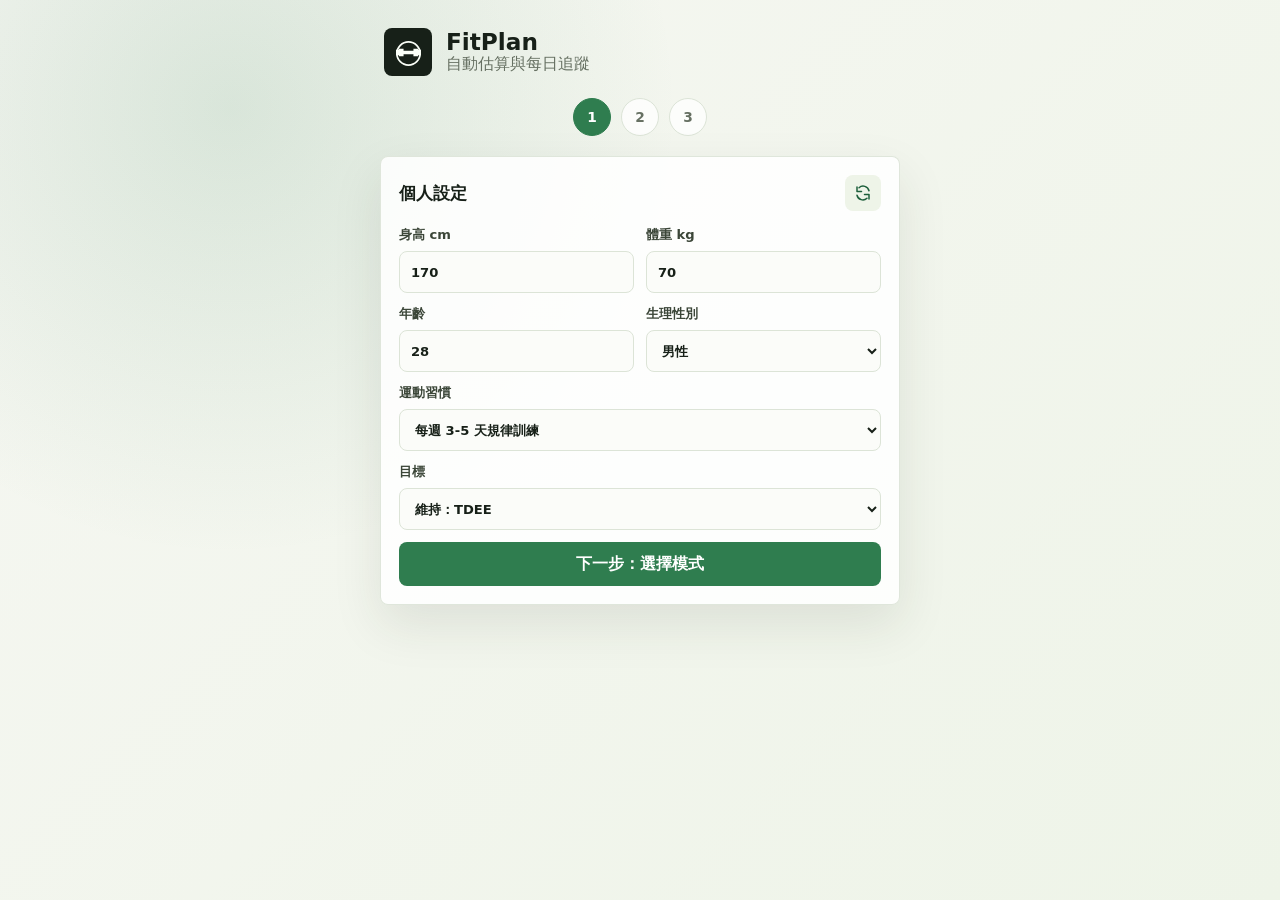
==== index.html @ 0bbc1c15 "Add food search UI" ====
<!doctype html>
<html lang="zh-Hant">
  <head>
    <meta charset="UTF-8" />
    <meta name="viewport" content="width=device-width, initial-scale=1.0" />
    <meta name="theme-color" content="#2f7d4f" />
    <meta name="description" content="FitPlan 自主健身飲食計劃，支援 TDEE 減脂、飲食模式與每日紀錄。" />
    <meta name="apple-mobile-web-app-capable" content="yes" />
    <meta name="mobile-web-app-capable" content="yes" />
    <meta name="apple-mobile-web-app-title" content="FitPlan" />
    <meta name="apple-mobile-web-app-status-bar-style" content="default" />
    <title>FitPlan 自主健身飲食計劃</title>
    <link rel="manifest" href="manifest.webmanifest" />
    <link rel="apple-touch-icon" href="assets/icons/icon-192.png" />
    <link rel="stylesheet" href="styles.css?v=20260614-supabase" />
  </head>
  <body>
    <main class="app-shell">
      <aside class="sidebar">
        <div class="brand">
          <div class="brand-mark" aria-hidden="true">
            <svg viewBox="0 0 32 32" role="img">
              <path d="M7 19h3v-6H7v6Zm15 0h3v-6h-3v6ZM11 17h10v-2H11v2Zm-7 1h2v-4H4v4Zm22 0h2v-4h-2v4Z" />
              <path d="M16 29c6.6 0 12-5.4 12-12S22.6 5 16 5 4 10.4 4 17s5.4 12 12 12Z" fill="none" />
            </svg>
          </div>
          <div>
            <h1>FitPlan</h1>
            <p>自動估算與每日追蹤</p>
          </div>
        </div>

        <nav class="flow-steps" aria-label="設定流程">
          <span class="step-dot is-active" data-step-dot="profile">1</span>
          <span class="step-dot" data-step-dot="mode">2</span>
          <span class="step-dot" data-step-dot="dashboard">3</span>
        </nav>

        <section class="panel profile-panel flow-view is-active" id="profileView" aria-labelledby="profile-title">
          <div class="section-heading">
            <h2 id="profile-title">個人設定</h2>
            <button class="icon-button" id="resetBtn" type="button" title="重置今日紀錄" aria-label="重置今日紀錄">
              <svg viewBox="0 0 24 24" aria-hidden="true">
                <path d="M4 4v6h6M20 20v-6h-6" />
                <path d="M20 9A8 8 0 0 0 6.7 5M4 15a8 8 0 0 0 13.3 4" />
              </svg>
            </button>
          </div>

          <form id="profileForm" class="form-grid">
            <label>
              身高 cm
              <input id="height" type="number" min="80" max="230" value="170" />
            </label>
            <label>
              體重 kg
              <input id="weight" type="number" min="30" max="250" value="70" />
            </label>
            <label>
              年齡
              <input id="age" type="number" min="12" max="90" value="28" />
            </label>
            <label>
              生理性別
              <select id="sex">
                <option value="male">男性</option>
                <option value="female">女性</option>
              </select>
            </label>
            <label class="wide">
              運動習慣
              <select id="activity">
                <option value="1.2">久坐，幾乎不運動</option>
                <option value="1.375">每週 1-3 天輕量運動</option>
                <option value="1.55" selected>每週 3-5 天規律訓練</option>
                <option value="1.725">每週 6-7 天高強度</option>
                <option value="1.9">體力工作或雙練</option>
              </select>
            </label>
            <label class="wide">
              目標
              <select id="goal">
                <option value="-15">減脂：TDEE -15%</option>
                <option value="0" selected>維持：TDEE</option>
                <option value="10">增肌：TDEE +10%</option>
              </select>
            </label>
            <button class="primary-button wide" type="submit">下一步：選擇模式</button>
          </form>
        </section>

        <section class="panel flow-view" id="modeView" aria-labelledby="mode-title">
          <h2 id="mode-title">追蹤模式</h2>
          <div class="mode-control" role="radiogroup" aria-label="追蹤模式">
            <button class="mode is-active" type="button" data-mode="calorie">熱量</button>
            <button class="mode" type="button" data-mode="macro">營養素</button>
            <button class="mode" type="button" data-mode="balanced">綜合</button>
          </div>
          <p class="mode-copy" id="modeCopy">優先看今日熱量是否接近目標，適合剛開始建立紀錄習慣。</p>

          <div class="energy-summary" aria-label="身體熱量估算">
            <div>
              <span>BMR</span>
              <strong id="modeBmrValue">0</strong>
              <small>基礎代謝 kcal</small>
            </div>
            <div>
              <span>TDEE</span>
              <strong id="modeTdeeValue">0</strong>
              <small>每日總消耗 kcal</small>
            </div>
          </div>

          <div class="subsection-heading">
            <h3>飲食模式</h3>
            <p>選擇今天要套用的營養分配方式。</p>
          </div>
          <div class="diet-mode-grid" role="radiogroup" aria-label="飲食模式">
            <button class="diet-mode is-active" type="button" data-diet-mode="general">
              <strong>一般紀錄</strong>
              <span>依理想熱量與 5:2.5:2.5 分配營養素。</span>
            </button>
            <button class="diet-mode" type="button" data-diet-mode="carbDrop">
              <strong>碳水漸降</strong>
              <span>蛋白質與脂肪固定，碳水每週下調 30g。</span>
            </button>
            <button class="diet-mode" type="button" data-diet-mode="carbCycle">
              <strong>碳循環</strong>
              <span>低碳日與高碳日交替，配合訓練安排。</span>
            </button>
            <button class="diet-mode" type="button" data-diet-mode="keto">
              <strong>生酮飲食</strong>
              <span>低碳水，以蛋白質與脂肪補足熱量。</span>
            </button>
          </div>
          <label class="cycle-setting" id="cycleSetting" hidden>
            碳循環節奏
            <select id="cyclePattern">
              <option value="3low1high">三低一高</option>
              <option value="4low1high">四低一高</option>
            </select>
          </label>
          <div class="ratio-panel" id="ratioPanel">
            <div class="subsection-heading compact">
              <h3 id="ratioPanelTitle">自訂比例</h3>
              <p id="ratioPanelCopy">依每公斤體重換算每日營養目標。</p>
            </div>
            <div class="ratio-grid" id="singleRatioControls">
              <label>
                蛋白質 g/kg
                <input id="ratioProtein" type="number" min="0" max="5" step="0.1" value="1.8" />
              </label>
              <label id="ratioCarbsLabel">
                碳水 g/kg
                <input id="ratioCarbs" type="number" min="0" max="10" step="0.1" value="3" />
              </label>
              <label>
                脂肪 g/kg
                <input id="ratioFat" type="number" min="0" max="3" step="0.1" value="0.8" />
              </label>
              <label id="generalDeficitSetting">
                理想熱量赤字 kcal
                <input id="generalDeficit" type="number" min="300" max="500" step="50" value="400" />
              </label>
              <label id="weeklyDropSetting" hidden>
                每週碳水下降 g
                <input id="weeklyCarbDrop" type="number" min="0" max="100" step="5" value="30" />
              </label>
            </div>
            <div class="cycle-ratio-controls" id="cycleRatioControls" hidden>
              <div>
                <strong>低碳日</strong>
                <div class="ratio-grid">
                  <label>
                    碳水 g/kg
                    <input id="lowCarbs" type="number" min="0" max="10" step="0.1" value="1.5" />
                  </label>
                  <label>
                    蛋白質 g/kg
                    <input id="lowProtein" type="number" min="0" max="5" step="0.1" value="1.8" />
                  </label>
                  <label>
                    脂肪 g/kg
                    <input id="lowFat" type="number" min="0" max="3" step="0.1" value="0.8" />
                  </label>
                </div>
              </div>
              <div>
                <strong>高碳日</strong>
                <div class="ratio-grid">
                  <label>
                    碳水 g/kg
                    <input id="highCarbs" type="number" min="0" max="10" step="0.1" value="5" />
                  </label>
                  <label>
                    蛋白質 g/kg
                    <input id="highProtein" type="number" min="0" max="5" step="0.1" value="1" />
                  </label>
                  <label>
                    脂肪 g/kg
                    <input id="highFat" type="number" min="0" max="3" step="0.1" value="0.3" />
                  </label>
                </div>
              </div>
            </div>
            <p class="ratio-preview" id="ratioPreview"></p>
          </div>
          <p class="mode-copy" id="dietModeCopy">一般紀錄會沿用目前的熱量與營養素目標，適合日常穩定追蹤。</p>
          <div class="flow-actions">
            <button class="text-button" id="backToProfileBtn" type="button">返回個人設定</button>
            <button class="primary-button" id="enterDashboardBtn" type="button">進入飲食紀錄</button>
          </div>
        </section>
      </aside>

      <section class="workspace flow-view" id="dashboardView">
        <header class="topbar">
          <div>
            <p class="today" id="todayLabel"></p>
            <h2 id="dashboardTitle">一般紀錄</h2>
          </div>
          <label class="date-picker">
            查看日期
            <input id="logDate" type="date" />
          </label>
          <div class="settings-menu">
            <button class="secondary-button menu-button" id="settingsMenuBtn" type="button" title="開啟選單" aria-label="開啟選單" aria-expanded="false" aria-controls="settingsMenu">
              <svg viewBox="0 0 24 24" aria-hidden="true">
                <path d="M4 7h16M4 12h16M4 17h16" />
              </svg>
            </button>
            <div class="menu-panel" id="settingsMenu" hidden>
              <button type="button" id="editProfileBtn">修改個人設定</button>
              <button type="button" id="foodLibraryMenuBtn">食物庫</button>
            </div>
          </div>
        </header>

        <section class="metrics" aria-label="身體估算">
          <article>
            <span>BMR</span>
            <strong id="bmrValue">0</strong>
            <small>基礎代謝 kcal</small>
          </article>
          <article>
            <span>TDEE</span>
            <strong id="tdeeValue">0</strong>
            <small>每日總消耗 kcal</small>
          </article>
          <article>
            <span>今日目標</span>
            <strong id="targetValue">0</strong>
            <small>依目標調整 kcal</small>
          </article>
        </section>

        <section class="dashboard-grid">
          <article class="panel progress-panel">
            <div class="section-heading">
              <h2>今日進度</h2>
              <span id="statusText">尚未紀錄</span>
            </div>
            <div class="rings">
              <div class="calorie-ring" style="--progress: 0">
                <div>
                  <strong id="calorieConsumed">0</strong>
                  <span>kcal 已攝取</span>
                </div>
              </div>
              <div class="macro-list">
                <div class="macro-row">
                  <div>
                    <span>蛋白質</span>
                    <strong id="proteinText">0 / 0 g</strong>
                  </div>
                  <div class="bar"><span id="proteinBar"></span></div>
                </div>
                <div class="macro-row">
                  <div>
                    <span>碳水</span>
                    <strong id="carbsText">0 / 0 g</strong>
                  </div>
                  <div class="bar"><span id="carbsBar"></span></div>
                </div>
                <div class="macro-row">
                  <div>
                    <span>脂肪</span>
                    <strong id="fatText">0 / 0 g</strong>
                  </div>
                  <div class="bar"><span id="fatBar"></span></div>
                </div>
              </div>
            </div>
            <div class="remaining" id="remainingText"></div>
          </article>

          <article class="panel logger-panel">
            <div class="section-heading">
              <h2>新增食物</h2>
              <button class="text-button" id="customToggle" type="button">自訂食物</button>
            </div>
            <form id="logForm" class="log-form">
              <label class="food-picker-field">
                食物
                <select id="foodSelect" class="native-food-select" aria-hidden="true" tabindex="-1"></select>
                <button class="food-picker-button" id="foodPickerBtn" type="button" aria-expanded="false" aria-controls="foodPickerPanel">
                  <span>
                    <strong id="selectedFoodName">選擇食物</strong>
                    <small id="selectedFoodMacros">從食物庫挑選一項食物</small>
                  </span>
                  <svg viewBox="0 0 24 24" aria-hidden="true">
                    <path d="m7 10 5 5 5-5" />
                  </svg>
                </button>
              </label>
              <label>
                份量 g
                <input id="grams" type="number" min="1" max="2000" value="100" />
              </label>
              <button class="primary-button" id="addLogBtn" type="submit">加入紀錄</button>
            </form>
            <div class="food-picker-panel" id="foodPickerPanel" hidden>
              <div class="food-picker-head">
                <div>
                  <strong>選擇食物</strong>
                  <span id="foodPickerCount">0 項</span>
                </div>
                <button class="text-button" id="closeFoodPickerBtn" type="button">關閉</button>
              </div>
              <label class="food-search-field" for="foodSearch">
                <span>搜尋食物</span>
                <input id="foodSearch" type="search" placeholder="輸入食物名稱或分類" autocomplete="off" />
              </label>
              <div class="food-picker-list" id="foodPickerList"></div>
            </div>
            <form id="customForm" class="custom-form" hidden>
              <input id="customId" type="hidden" />
              <label>
                名稱
                <input id="customName" type="text" placeholder="例如：雞胸便當" />
              </label>
              <label>
                份量 g
                <input id="customServingGrams" type="number" min="1" max="5000" value="100" />
              </label>
              <label>
                蛋白質 g
                <input id="customProtein" type="number" min="0" step="0.1" value="0" />
              </label>
              <label>
                碳水 g
                <input id="customCarbs" type="number" min="0" step="0.1" value="0" />
              </label>
              <label>
                脂肪 g
                <input id="customFat" type="number" min="0" step="0.1" value="0" />
              </label>
              <button class="secondary-button" type="submit">儲存</button>
              <button class="text-button" id="cancelFoodEditBtn" type="button">取消編輯</button>
              <div class="food-database" id="foodDatabase"></div>
            </form>
          </article>
        </section>

        <section class="bottom-grid">
          <article class="panel">
            <div class="section-heading">
              <h2 id="logTitle">飲食紀錄</h2>
              <button class="text-button" id="clearLogBtn" type="button">清空</button>
            </div>
            <div class="food-log" id="foodLog"></div>
          </article>

          <article class="panel">
            <div class="section-heading">
              <h2>建議菜單</h2>
              <div class="plan-actions">
                <span id="planSummary">尚未產生</span>
                <button class="text-button" id="planBtn" type="button">生成</button>
                <button class="text-button" id="replacePlanBtn" type="button">更換</button>
                <button class="text-button" id="clearPlanBtn" type="button">清除</button>
              </div>
            </div>
            <div class="meal-plan" id="mealPlan"></div>
          </article>
        </section>
      </section>

      <section class="workspace flow-view food-library-view" id="foodLibraryView" aria-labelledby="food-library-title">
        <header class="topbar">
          <div>
            <p class="today">已儲存的食物種類與營養資料</p>
            <h2 id="food-library-title">食物庫</h2>
          </div>
          <button class="secondary-button" id="backToDashboardBtn" type="button">返回紀錄</button>
        </header>

        <article class="panel">
          <div class="section-heading">
            <h2>全部食物</h2>
            <span id="foodLibrarySummary">0 項</span>
          </div>
          <p class="sync-status" id="foodLibrarySyncStatus">使用本機預設食物庫。</p>
          <div class="food-library-list" id="foodLibraryList"></div>
        </article>
      </section>
    </main>

    <script src="food-basis.js?v=20260614-serving-basis"></script>
    <script src="supabase-config.js?v=20260614-serving-basis"></script>
    <script src="supabase-foods.js?v=20260614-serving-basis"></script>
    <script src="app.js?v=20260614-serving-basis"></script>
  </body>
</html>
---- styles.css ----
:root {
  color-scheme: light;
  --bg: #f6f7f2;
  --surface: #ffffff;
  --surface-strong: #eef4e8;
  --ink: #172018;
  --muted: #667062;
  --line: #dce4d7;
  --accent: #2f7d4f;
  --accent-strong: #1d5f3b;
  --energy: #ef9f42;
  --protein: #2d7dd2;
  --carbs: #8e6ad8;
  --fat: #d65f5f;
  --shadow: 0 20px 50px rgba(37, 50, 34, 0.1);
  --radius: 8px;
  --page-pad: 22px;
  --panel-pad: 18px;
  --content-max: 1280px;
  --ring-size: 250px;
}

* {
  box-sizing: border-box;
}

html,
body {
  max-width: 100%;
  overflow-x: hidden;
}

[hidden] {
  display: none !important;
}

body {
  margin: 0;
  min-height: 100vh;
  background:
    radial-gradient(circle at 18% 12%, rgba(47, 125, 79, 0.14), transparent 28rem),
    linear-gradient(135deg, #f6f7f2 0%, #eef4e8 100%);
  color: var(--ink);
  font-family:
    Inter, "Noto Sans TC", "Microsoft JhengHei", system-ui, -apple-system, BlinkMacSystemFont, sans-serif;
}

.pwa-install {
  position: fixed;
  right: max(16px, env(safe-area-inset-right));
  bottom: max(16px, env(safe-area-inset-bottom));
  z-index: 50;
  display: grid;
  grid-template-columns: minmax(0, 1fr) auto auto;
  align-items: center;
  gap: 12px;
  width: min(440px, calc(100vw - 32px));
  padding: 14px;
  border: 1px solid rgba(47, 125, 79, 0.26);
  border-radius: var(--radius);
  background: rgba(255, 255, 255, 0.96);
  box-shadow: 0 18px 48px rgba(23, 32, 24, 0.16);
  backdrop-filter: blur(14px);
}

.pwa-install strong,
.pwa-install span {
  display: block;
}

.pwa-install strong {
  font-size: 0.95rem;
  font-weight: 900;
}

.pwa-install span {
  margin-top: 3px;
  color: var(--muted);
  font-size: 0.82rem;
  line-height: 1.45;
}

@media (max-width: 560px) {
  .pwa-install {
    top: max(10px, env(safe-area-inset-top));
    right: max(10px, env(safe-area-inset-right));
    bottom: auto;
    grid-template-columns: minmax(0, 1fr) auto;
    width: calc(100vw - 20px);
  }

  .pwa-install .secondary-button {
    grid-column: 1 / -1;
    width: 100%;
  }
}

button,
input,
select {
  font: inherit;
}

button {
  cursor: pointer;
}

.app-shell {
  display: grid;
  grid-template-columns: minmax(280px, 360px) 1fr;
  gap: 22px;
  width: min(100%, var(--content-max));
  min-height: 100vh;
  margin: 0 auto;
  padding: var(--page-pad);
}

.sidebar,
.workspace {
  min-width: 0;
}

.app-shell,
.panel,
.metrics article,
label,
input,
select,
button {
  min-width: 0;
}

.sidebar {
  display: flex;
  flex-direction: column;
  gap: 16px;
}

body:not([data-step]),
body[data-step="profile"],
body[data-step="mode"] {
  min-height: 100vh;
}

body[data-step="profile"] .app-shell,
body[data-step="mode"] .app-shell {
  grid-template-columns: minmax(0, min(520px, 100%));
  justify-content: center;
}

body[data-step="dashboard"] .app-shell,
body[data-step="foodLibrary"] .app-shell {
  grid-template-columns: 1fr;
}

body[data-step="dashboard"] .sidebar,
body[data-step="foodLibrary"] .sidebar {
  display: none;
}

.flow-view {
  display: none;
}

.flow-view.is-active {
  display: block;
}

.workspace.flow-view.is-active {
  display: flex;
}

.flow-steps {
  display: grid;
  grid-template-columns: repeat(3, 38px);
  justify-content: center;
  gap: 10px;
  padding: 4px 0;
}

.step-dot {
  display: grid;
  place-items: center;
  width: 38px;
  height: 38px;
  border: 1px solid var(--line);
  border-radius: 999px;
  background: rgba(255, 255, 255, 0.78);
  color: var(--muted);
  font-size: 0.86rem;
  font-weight: 900;
}

.step-dot.is-active {
  border-color: var(--accent);
  background: var(--accent);
  color: white;
}

.flow-actions {
  display: flex;
  align-items: center;
  justify-content: space-between;
  gap: 12px;
  margin-top: 18px;
}

.brand {
  display: flex;
  align-items: center;
  gap: 14px;
  padding: 6px 4px 2px;
}

.brand-mark {
  display: grid;
  place-items: center;
  width: 48px;
  height: 48px;
  border-radius: 8px;
  background: var(--ink);
  color: #fbfff8;
}

.brand-mark svg {
  width: 31px;
  height: 31px;
  stroke: currentColor;
  stroke-width: 1.8;
  fill: currentColor;
}

.brand h1,
.brand p,
h2,
p {
  margin: 0;
}

.brand h1 {
  font-size: 1.45rem;
  line-height: 1.1;
}

.brand p,
.today,
small,
.section-heading span,
.mode-copy,
.subsection-heading p,
.diet-mode span {
  color: var(--muted);
}

.panel,
.metrics article {
  background: rgba(255, 255, 255, 0.86);
  border: 1px solid rgba(220, 228, 215, 0.9);
  border-radius: var(--radius);
  box-shadow: var(--shadow);
}

.panel {
  padding: var(--panel-pad);
}

.section-heading,
.topbar,
.macro-row > div:first-child,
.food-item {
  display: flex;
  align-items: center;
  justify-content: space-between;
  gap: 12px;
}

h2 {
  font-size: 1.05rem;
  line-height: 1.25;
}

.form-grid,
.custom-form {
  display: grid;
  grid-template-columns: repeat(2, minmax(0, 1fr));
  gap: 12px;
  margin-top: 15px;
}

.wide {
  grid-column: 1 / -1;
}

label {
  display: grid;
  gap: 7px;
  color: #3b4638;
  font-size: 0.82rem;
  font-weight: 700;
}

input,
select {
  width: 100%;
  min-height: 42px;
  border: 1px solid var(--line);
  border-radius: 8px;
  background: #fbfcf9;
  color: var(--ink);
  padding: 0 11px;
  outline: none;
}

input:focus,
select:focus {
  border-color: var(--accent);
  box-shadow: 0 0 0 3px rgba(47, 125, 79, 0.15);
}

.icon-button,
.text-button,
.primary-button,
.secondary-button,
.mode,
.diet-mode {
  border: 0;
  border-radius: 8px;
  font-weight: 800;
}

.icon-button {
  display: grid;
  place-items: center;
  width: 36px;
  height: 36px;
  background: var(--surface-strong);
  color: var(--accent-strong);
}

.icon-button svg,
.primary-button svg,
.menu-button svg {
  width: 18px;
  height: 18px;
  fill: none;
  stroke: currentColor;
  stroke-linecap: round;
  stroke-linejoin: round;
  stroke-width: 2;
}

.text-button {
  background: transparent;
  color: var(--accent-strong);
  padding: 6px 0;
}

.primary-button,
.secondary-button {
  display: inline-flex;
  align-items: center;
  justify-content: center;
  gap: 8px;
  min-height: 44px;
  padding: 0 16px;
}

.primary-button {
  background: var(--accent);
  color: white;
}

.secondary-button {
  background: var(--ink);
  color: white;
}

.settings-menu {
  position: relative;
}

.menu-button {
  width: 44px;
  padding: 0;
}

.menu-panel {
  position: absolute;
  top: calc(100% + 8px);
  right: 0;
  z-index: 10;
  min-width: 176px;
  padding: 6px;
  border: 1px solid var(--line);
  border-radius: 8px;
  background: var(--surface);
  box-shadow: var(--shadow);
}

.menu-panel button {
  width: 100%;
  min-height: 38px;
  border: 0;
  border-radius: 8px;
  background: transparent;
  color: var(--ink);
  font-weight: 800;
  text-align: left;
  padding: 0 10px;
}

.menu-panel button:hover,
.menu-panel button:focus-visible {
  background: var(--surface-strong);
  color: var(--accent-strong);
  outline: none;
}

.mode-control {
  display: grid;
  grid-template-columns: repeat(3, 1fr);
  gap: 7px;
  margin: 15px 0 12px;
  padding: 5px;
  border-radius: 8px;
  background: #edf2e9;
}

.mode {
  min-height: 38px;
  background: transparent;
  color: var(--muted);
}

.mode.is-active {
  background: var(--surface);
  color: var(--accent-strong);
  box-shadow: 0 8px 18px rgba(32, 54, 28, 0.09);
}

.energy-summary {
  display: grid;
  grid-template-columns: repeat(2, minmax(0, 1fr));
  gap: 10px;
  margin-top: 16px;
}

.energy-summary div {
  padding: 13px 14px;
  border: 1px solid var(--line);
  border-radius: 8px;
  background: #fbfcf9;
}

.energy-summary span,
.energy-summary small {
  display: block;
  color: var(--muted);
  font-size: 0.76rem;
  font-weight: 800;
}

.energy-summary strong {
  display: block;
  margin: 5px 0 3px;
  font-size: 1.5rem;
  line-height: 1;
}

.subsection-heading {
  display: grid;
  gap: 4px;
  margin-top: 22px;
}

.subsection-heading.compact {
  margin-top: 0;
}

.subsection-heading h3 {
  margin: 0;
  font-size: 0.98rem;
  line-height: 1.25;
}

.subsection-heading p {
  font-size: 0.82rem;
  line-height: 1.45;
}

.diet-mode-grid {
  display: grid;
  grid-template-columns: repeat(2, minmax(0, 1fr));
  gap: 9px;
  margin: 12px 0;
}

.diet-mode {
  display: grid;
  gap: 5px;
  min-height: 98px;
  padding: 12px;
  border: 1px solid var(--line);
  background: #fbfcf9;
  color: var(--ink);
  text-align: left;
}

.diet-mode strong,
.diet-mode span {
  display: block;
}

.diet-mode span {
  font-size: 0.8rem;
  font-weight: 700;
  line-height: 1.4;
}

.diet-mode.is-active {
  border-color: rgba(47, 125, 79, 0.45);
  background: var(--surface-strong);
  color: var(--accent-strong);
  box-shadow: inset 0 0 0 1px rgba(47, 125, 79, 0.1);
}

.cycle-setting {
  margin: 2px 0 12px;
}

.ratio-panel {
  display: grid;
  gap: 12px;
  margin: 12px 0;
  padding: 12px;
  border: 1px solid var(--line);
  border-radius: 8px;
  background: #fbfcf9;
}

.ratio-grid {
  display: grid;
  grid-template-columns: repeat(3, minmax(0, 1fr));
  gap: 10px;
}

.ratio-grid label {
  font-size: 0.76rem;
}

.cycle-ratio-controls {
  display: grid;
  gap: 12px;
}

.cycle-ratio-controls > div {
  display: grid;
  gap: 8px;
}

.cycle-ratio-controls strong {
  font-size: 0.88rem;
}

.ratio-preview {
  padding: 10px 11px;
  border-radius: 8px;
  background: #eef4e8;
  color: #354433;
  font-size: 0.82rem;
  font-weight: 800;
  line-height: 1.45;
}

.workspace {
  display: flex;
  flex-direction: column;
  gap: 18px;
}

.workspace.flow-view:not(.is-active) {
  display: none;
}

.topbar {
  min-height: 72px;
  flex-wrap: wrap;
}

.date-picker {
  min-width: 180px;
  max-width: 220px;
}

.topbar h2 {
  margin-top: 4px;
  font-size: clamp(1.45rem, 2vw, 2.25rem);
}

.metrics {
  display: grid;
  grid-template-columns: repeat(3, 1fr);
  gap: 14px;
}

.metrics article {
  padding: 18px;
}

.metrics span {
  display: block;
  color: var(--muted);
  font-size: 0.8rem;
  font-weight: 800;
  text-transform: uppercase;
}

.metrics strong {
  display: block;
  margin: 8px 0 4px;
  font-size: clamp(1.8rem, 3vw, 2.8rem);
  line-height: 1;
}

.dashboard-grid,
.bottom-grid {
  display: grid;
  grid-template-columns: minmax(0, 1.2fr) minmax(300px, 0.8fr);
  gap: 18px;
}

.rings {
  display: grid;
  grid-template-columns: minmax(180px, var(--ring-size)) 1fr;
  gap: 24px;
  align-items: center;
  margin-top: 20px;
}

.calorie-ring {
  width: min(100%, var(--ring-size));
  aspect-ratio: 1;
  display: grid;
  place-items: center;
  border-radius: 50%;
  background:
    radial-gradient(circle at center, white 0 59%, transparent 60%),
    conic-gradient(var(--energy) calc(var(--progress) * 1%), #e5ebdf 0);
}

.calorie-ring div {
  display: grid;
  place-items: center;
  text-align: center;
}

.calorie-ring strong {
  font-size: 2.45rem;
  line-height: 1;
}

.calorie-ring span {
  color: var(--muted);
  font-size: 0.84rem;
  font-weight: 800;
}

.macro-list {
  display: grid;
  gap: 18px;
}

.macro-row span {
  color: var(--muted);
  font-size: 0.86rem;
  font-weight: 800;
}

.macro-row strong {
  font-size: 1rem;
}

.bar {
  height: 10px;
  margin-top: 9px;
  border-radius: 999px;
  background: #e8ede3;
  overflow: hidden;
}

.bar span {
  display: block;
  width: 0%;
  height: 100%;
  border-radius: inherit;
  transition: width 0.25s ease;
}

#proteinBar {
  background: var(--protein);
}

#carbsBar {
  background: var(--carbs);
}

#fatBar {
  background: var(--fat);
}

.remaining {
  margin-top: 18px;
  padding: 13px 14px;
  border-radius: 8px;
  background: #f5f8f0;
  color: #354433;
  font-weight: 800;
  line-height: 1.5;
}

.log-form {
  display: grid;
  grid-template-columns: 1fr 110px;
  gap: 12px;
  margin-top: 15px;
}

.logger-panel {
  position: relative;
}

.log-form button {
  grid-column: 1 / -1;
}

.food-picker-field {
  display: grid;
  gap: 7px;
}

.native-food-select {
  position: absolute;
  width: 1px;
  height: 1px;
  opacity: 0;
  pointer-events: none;
}

.food-picker-button {
  display: grid;
  grid-template-columns: minmax(0, 1fr) auto;
  align-items: center;
  gap: 12px;
  width: 100%;
  min-height: 56px;
  padding: 10px 12px;
  border: 1px solid var(--line);
  border-radius: 8px;
  background: #fbfcf9;
  color: var(--ink);
  text-align: left;
}

.food-picker-button strong,
.food-picker-button small {
  display: block;
}

.food-picker-button strong {
  font-size: 0.92rem;
  line-height: 1.25;
}

.food-picker-button small {
  margin-top: 3px;
  color: var(--muted);
  font-size: 0.78rem;
  font-weight: 800;
  line-height: 1.35;
}

.food-picker-button svg {
  width: 20px;
  height: 20px;
  fill: none;
  stroke: currentColor;
  stroke-width: 2;
  stroke-linecap: round;
  stroke-linejoin: round;
}

.food-picker-panel {
  position: absolute;
  left: var(--panel-pad);
  right: var(--panel-pad);
  top: 112px;
  z-index: 20;
  max-height: min(520px, calc(100vh - 160px));
  padding: 14px;
  border: 1px solid rgba(47, 125, 79, 0.18);
  border-radius: 8px;
  background: rgba(255, 255, 255, 0.97);
  box-shadow: 0 22px 60px rgba(23, 32, 24, 0.2);
  overflow: hidden;
}

.food-picker-head,
.library-group-title {
  display: flex;
  align-items: center;
  justify-content: space-between;
  gap: 12px;
}

.food-picker-head strong,
.food-picker-head span {
  display: block;
}

.food-picker-head span,
.library-group-title span {
  margin-top: 3px;
  color: var(--muted);
  font-size: 0.8rem;
  font-weight: 800;
}

.food-picker-list {
  display: grid;
  gap: 10px;
  max-height: min(430px, calc(100vh - 240px));
  margin-top: 12px;
  padding-right: 3px;
  overflow-y: auto;
}

.food-option-card {
  position: relative;
  display: grid;
  grid-template-columns: 4px minmax(0, 1fr);
  gap: 14px;
  width: 100%;
  min-height: 82px;
  padding: 14px 16px 14px 0;
  border: 1px solid #edf2e9;
  border-radius: 8px;
  background: #ffffff;
  color: var(--ink);
  text-align: left;
  box-shadow: 0 10px 22px rgba(37, 50, 34, 0.06);
}

.food-option-accent {
  width: 4px;
  min-height: 100%;
  border-radius: 999px;
  background: rgba(47, 125, 79, 0.75);
}

.food-option-card strong,
.food-option-card small,
.food-option-card em {
  display: block;
}

.food-option-card strong {
  font-size: 0.96rem;
  line-height: 1.3;
}

.food-option-card small {
  margin-top: 3px;
  color: var(--accent-strong);
  font-size: 0.72rem;
  font-weight: 900;
}

.food-option-card em {
  margin-top: 5px;
  color: var(--muted);
  font-size: 0.78rem;
  font-style: normal;
  font-weight: 800;
  line-height: 1.4;
}

.food-option-card.is-active {
  border-color: rgba(47, 125, 79, 0.42);
  background: var(--surface-strong);
}

.custom-form {
  margin-top: 14px;
  padding-top: 14px;
  border-top: 1px solid var(--line);
}

.custom-form button {
  grid-column: 1 / -1;
}

.food-database {
  display: grid;
  grid-column: 1 / -1;
  gap: 10px;
}

.plan-actions {
  display: flex;
  align-items: center;
  justify-content: flex-end;
  gap: 10px;
  flex-wrap: wrap;
}

.database-item {
  align-items: flex-start;
}

.database-actions {
  display: flex;
  flex: 0 0 auto;
  gap: 8px;
}

.database-actions button {
  width: auto;
  min-width: 48px;
  height: 32px;
  padding: 0 10px;
}

.database-actions button:first-child {
  background: var(--surface-strong);
  color: var(--accent-strong);
}

.compact-empty {
  min-height: 68px;
}

.sync-status {
  margin-top: 10px;
  color: var(--muted);
  font-size: 0.88rem;
  font-weight: 700;
  line-height: 1.45;
}

.backend-note {
  margin-top: 14px;
  padding: 12px 14px;
  border: 1px dashed rgba(93, 121, 95, 0.28);
  border-radius: 8px;
  background: var(--surface);
  color: #526252;
  font-size: 0.9rem;
  font-weight: 700;
  line-height: 1.55;
}

.food-library-view {
  max-width: 920px;
  width: 100%;
}

.food-library-view .topbar {
  align-items: flex-start;
}

.food-library-view .topbar .secondary-button {
  flex: 0 0 auto;
  width: auto;
  min-width: 104px;
  padding-inline: 14px;
  white-space: nowrap;
}

.food-library-list {
  display: grid;
  gap: 16px;
  margin-top: 16px;
}

.library-group {
  display: grid;
  gap: 10px;
}

.library-group-title {
  padding-bottom: 8px;
  border-bottom: 1px solid var(--line);
}

.library-group-title strong {
  font-size: 0.96rem;
}

.library-card-list {
  display: grid;
  grid-template-columns: repeat(2, minmax(0, 1fr));
  gap: 10px;
}

.library-food-card {
  padding: 13px 14px;
  border: 1px solid var(--line);
  border-left: 4px solid rgba(47, 125, 79, 0.75);
  border-radius: 8px;
  background: #fbfcf9;
}

.library-food-card strong,
.library-food-card span {
  display: block;
}

.library-food-card span {
  margin-top: 5px;
  color: var(--muted);
  font-size: 0.8rem;
  font-weight: 800;
  line-height: 1.45;
}

.food-log,
.meal-plan {
  display: grid;
  gap: 10px;
  margin-top: 15px;
}

.food-item {
  min-height: 58px;
  padding: 11px 12px;
  border: 1px solid var(--line);
  border-radius: 8px;
  background: #fbfcf9;
}

.food-item strong,
.food-item span {
  display: block;
}

.food-item span {
  margin-top: 3px;
  color: var(--muted);
  font-size: 0.82rem;
}

.food-item button {
  display: grid;
  place-items: center;
  width: 32px;
  height: 32px;
  border: 0;
  border-radius: 8px;
  background: #f3e6e4;
  color: #9b342c;
  font-weight: 900;
}

.empty {
  min-height: 90px;
  display: grid;
  place-items: center;
  border: 1px dashed #cbd7c6;
  border-radius: 8px;
  color: var(--muted);
  text-align: center;
  padding: 18px;
}

@media (max-width: 1100px) {
  :root {
    --content-max: 900px;
    --ring-size: 220px;
  }

  .app-shell,
  .dashboard-grid,
  .bottom-grid,
  .rings {
    grid-template-columns: 1fr;
  }

  .rings {
    justify-items: stretch;
  }

  .calorie-ring {
    justify-self: center;
  }

  .macro-list {
    width: 100%;
  }
}

@media (max-width: 680px) {
  :root {
    --page-pad: 12px;
    --panel-pad: 14px;
    --ring-size: 188px;
  }

  body {
    background: linear-gradient(180deg, #f6f7f2 0%, #eef4e8 100%);
  }

  .app-shell {
    gap: 12px;
  }

  .topbar,
  .section-heading {
    align-items: stretch;
    flex-direction: column;
  }

  .topbar {
    display: grid;
    grid-template-columns: minmax(0, 1fr) 44px;
    align-items: start;
  }

  .topbar > div:first-child {
    min-width: 0;
  }

  .metrics,
  .form-grid,
  .custom-form,
  .log-form,
  .ratio-grid {
    grid-template-columns: 1fr;
  }

  .brand {
    gap: 10px;
  }

  .brand-mark {
    width: 42px;
    height: 42px;
  }

  .brand h1 {
    font-size: 1.25rem;
  }

  .flow-steps {
    grid-template-columns: repeat(3, 34px);
    gap: 8px;
  }

  .step-dot {
    width: 34px;
    height: 34px;
  }

  .panel,
  .metrics article {
    box-shadow: 0 12px 30px rgba(37, 50, 34, 0.08);
  }

  h2 {
    font-size: 1rem;
  }

  .topbar {
    min-height: auto;
    gap: 10px;
  }

  .date-picker {
    grid-column: 1 / -1;
    min-width: 0;
    max-width: none;
  }

  .settings-menu {
    grid-column: 2;
    grid-row: 1;
    justify-self: end;
    width: 44px;
  }

  .settings-menu .menu-button {
    width: 44px;
  }

  .menu-panel {
    left: auto;
    right: 0;
    width: min(220px, calc(100vw - 24px));
  }

  .metrics {
    gap: 10px;
  }

  .metrics article {
    padding: 14px;
  }

  .metrics strong {
    font-size: 1.65rem;
  }

  .dashboard-grid,
  .bottom-grid,
  .workspace,
  .macro-list {
    gap: 12px;
  }

  .food-picker-panel {
    position: fixed;
    top: max(74px, env(safe-area-inset-top));
    right: 12px;
    left: 12px;
    max-height: calc(100vh - 96px);
    padding: 14px;
  }

  .food-picker-list {
    max-height: calc(100vh - 180px);
  }

  .rings {
    gap: 16px;
    margin-top: 16px;
  }

  .calorie-ring {
    width: min(var(--ring-size), 62vw);
  }

  .calorie-ring strong {
    font-size: 2rem;
  }

  .section-heading,
  .food-item,
  .plan-actions,
  .flow-actions {
    gap: 10px;
  }

  .panel > .section-heading {
    align-items: flex-start;
    flex-direction: row;
    justify-content: space-between;
  }

  .panel > .section-heading h2 {
    margin: 0;
    flex: 0 0 auto;
  }

  .panel > .section-heading > .text-button {
    flex: 0 0 auto;
    align-self: flex-start;
    width: auto;
    padding: 2px 0;
    white-space: nowrap;
  }

  .panel > .section-heading .plan-actions {
    flex: 1 1 auto;
    align-items: flex-start;
    flex-direction: row;
    justify-content: flex-end;
    margin-left: auto;
    max-width: calc(100% - 96px);
    text-align: right;
  }

  .panel > .section-heading .plan-actions span {
    flex: 1 0 100%;
    text-align: right;
  }

  .panel > .section-heading .plan-actions button {
    width: auto;
    padding: 2px 0;
    white-space: nowrap;
  }

  .flow-actions {
    align-items: stretch;
    flex-direction: column;
  }

  .flow-actions button,
  .primary-button,
  .secondary-button {
    width: 100%;
  }

  .mode-control {
    grid-template-columns: 1fr;
  }

  .energy-summary {
    grid-template-columns: 1fr;
  }

  .diet-mode-grid {
    grid-template-columns: 1fr;
  }

  .diet-mode {
    min-height: auto;
  }

  .food-item {
    align-items: flex-start;
    flex-direction: column;
  }

  .food-item button {
    align-self: stretch;
    width: 100%;
  }

  .library-card-list {
    grid-template-columns: 1fr;
  }

  .food-library-view .topbar {
    grid-template-columns: minmax(0, 1fr) auto;
  }

  .food-library-view .topbar .secondary-button {
    width: auto;
  }
}

@media (max-width: 380px) {
  :root {
    --page-pad: 10px;
    --panel-pad: 12px;
    --ring-size: 168px;
  }

  .mode-copy,
  .subsection-heading p,
  .diet-mode span,
  .food-picker-button small,
  .food-option-card em,
  .food-item span,
  .library-food-card span,
  label {
    font-size: 0.78rem;
  }

  input,
  select,
  .primary-button,
  .secondary-button {
    min-height: 40px;
  }
}
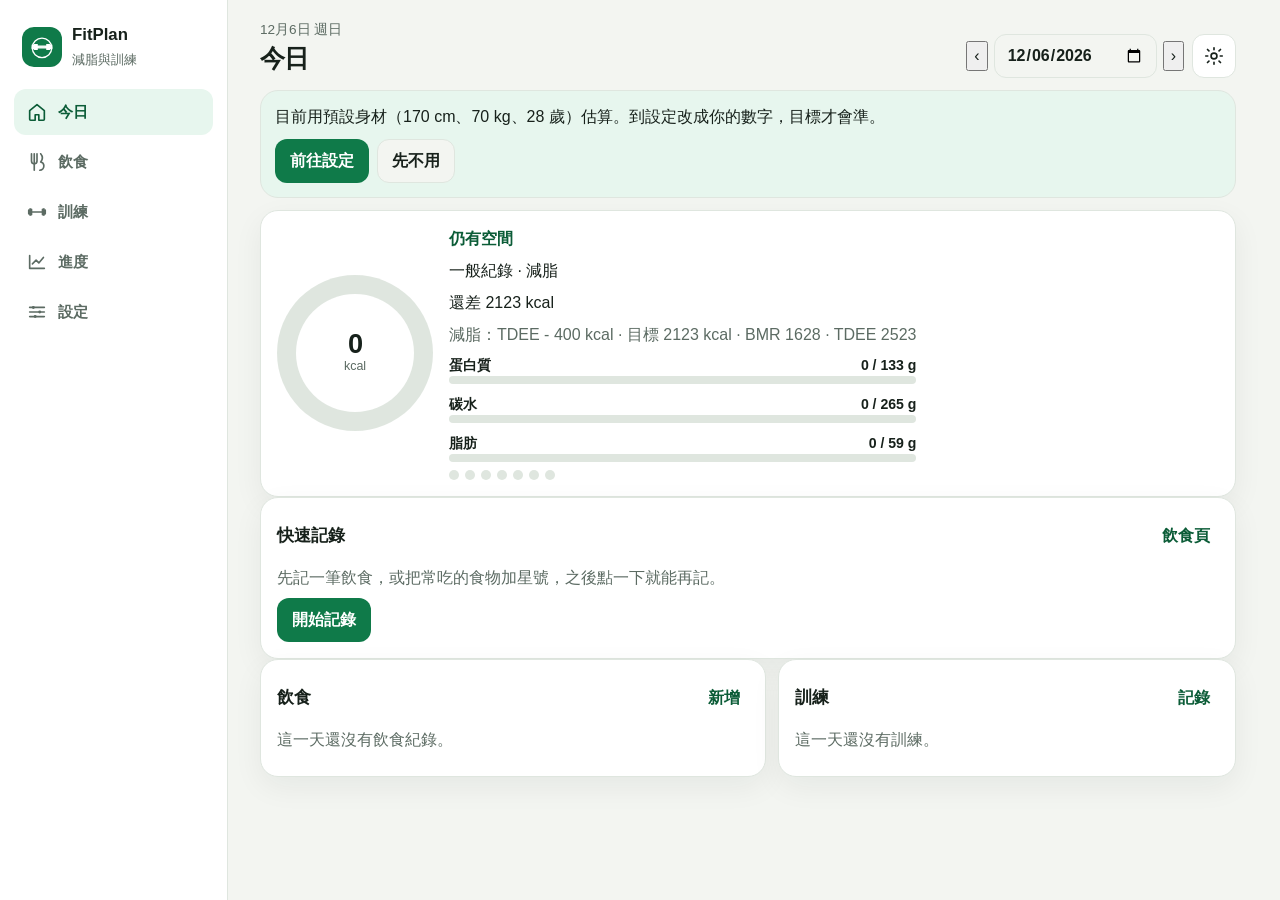
==== commit 92b3a9af: "Redesign FitPlan for daily food and training tracking Rebuild the static UI around today's calories," ====
--- a/index.html
+++ b/index.html
@@ -2,413 +2,480 @@
 <html lang="zh-Hant">
   <head>
     <meta charset="UTF-8" />
-    <meta name="viewport" content="width=device-width, initial-scale=1.0" />
-    <meta name="theme-color" content="#2f7d4f" />
-    <meta name="description" content="FitPlan 自主健身飲食計劃，支援 TDEE 減脂、飲食模式與每日紀錄。" />
+    <meta name="viewport" content="width=device-width, initial-scale=1, viewport-fit=cover" />
+    <meta name="theme-color" content="#f3f5f1" />
+    <meta name="description" content="FitPlan 減脂飲食與重量訓練紀錄。估算 TDEE、追蹤熱量營養素、記錄組數，資料留在這台裝置。" />
     <meta name="apple-mobile-web-app-capable" content="yes" />
     <meta name="mobile-web-app-capable" content="yes" />
     <meta name="apple-mobile-web-app-title" content="FitPlan" />
     <meta name="apple-mobile-web-app-status-bar-style" content="default" />
-    <title>FitPlan 自主健身飲食計劃</title>
+    <title>FitPlan 飲食與訓練</title>
     <link rel="manifest" href="manifest.webmanifest" />
+    <link rel="icon" href="assets/icons/icon.svg" />
     <link rel="apple-touch-icon" href="assets/icons/icon-192.png" />
-    <link rel="stylesheet" href="styles.css?v=20260614-supabase" />
+    <link rel="stylesheet" href="styles.css?v=20261113-redesign" />
+    <script>
+      try {
+        const saved = JSON.parse(localStorage.getItem("fitplan-state-v1") || "{}");
+        document.documentElement.dataset.theme = saved.theme || "system";
+      } catch (error) {
+        document.documentElement.dataset.theme = "system";
+      }
+    </script>
   </head>
   <body>
-    <main class="app-shell">
-      <aside class="sidebar">
+    <div class="app">
+      <aside class="tabbar">
         <div class="brand">
-          <div class="brand-mark" aria-hidden="true">
-            <svg viewBox="0 0 32 32" role="img">
+          <span class="brand-mark" aria-hidden="true">
+            <svg viewBox="0 0 32 32">
               <path d="M7 19h3v-6H7v6Zm15 0h3v-6h-3v6ZM11 17h10v-2H11v2Zm-7 1h2v-4H4v4Zm22 0h2v-4h-2v4Z" />
               <path d="M16 29c6.6 0 12-5.4 12-12S22.6 5 16 5 4 10.4 4 17s5.4 12 12 12Z" fill="none" />
             </svg>
+          </span>
+          <span>
+            <strong>FitPlan</strong>
+            <small>減脂與訓練</small>
+          </span>
+        </div>
+        <nav aria-label="主要功能">
+          <button type="button" data-nav="today" class="is-active" aria-current="page">
+            <svg viewBox="0 0 24 24" aria-hidden="true"><path d="M4 10.5 12 4l8 6.5V20a1 1 0 0 1-1 1h-5v-6H10v6H5a1 1 0 0 1-1-1Z" /></svg>
+            <span>今日</span>
+          </button>
+          <button type="button" data-nav="diet">
+            <svg viewBox="0 0 24 24" aria-hidden="true"><path d="M6 3v8a3 3 0 0 0 6 0V3" /><path d="M9 3v18" /><path d="M16 3c2.5 3 2.5 6 0 9 2.2.4 3.5 2 3.5 4.2 0 2.4-1.8 4.8-4.5 4.8" /></svg>
+            <span>飲食</span>
+          </button>
+          <button type="button" data-nav="train">
+            <svg viewBox="0 0 24 24" aria-hidden="true"><path d="M6 9v6M18 9v6M3 10v4M21 10v4M6 12h12M4.5 8.5v7M19.5 8.5v7" /></svg>
+            <span>訓練</span>
+          </button>
+          <button type="button" data-nav="progress">
+            <svg viewBox="0 0 24 24" aria-hidden="true"><path d="M4 19V5M4 19h16" /><path d="m7 14 4-4 3 3 5-6" /></svg>
+            <span>進度</span>
+          </button>
+          <button type="button" data-nav="settings">
+            <svg viewBox="0 0 24 24" aria-hidden="true"><path d="M4 7h16M4 12h16M4 17h16" /><circle cx="8" cy="7" r="1.6" fill="currentColor" stroke="none" /><circle cx="15" cy="12" r="1.6" fill="currentColor" stroke="none" /><circle cx="10" cy="17" r="1.6" fill="currentColor" stroke="none" /></svg>
+            <span>設定</span>
+          </button>
+        </nav>
+      </aside>
+
+      <div class="main-col">
+        <header class="topbar">
+          <div class="title-block">
+            <p id="pageKicker">今天</p>
+            <h1 id="pageTitle" tabindex="-1">今日</h1>
           </div>
-          <div>
-            <h1>FitPlan</h1>
-            <p>自動估算與每日追蹤</p>
-          </div>
-        </div>
-
-        <nav class="flow-steps" aria-label="設定流程">
-          <span class="step-dot is-active" data-step-dot="profile">1</span>
-          <span class="step-dot" data-step-dot="mode">2</span>
-          <span class="step-dot" data-step-dot="dashboard">3</span>
-        </nav>
-
-        <section class="panel profile-panel flow-view is-active" id="profileView" aria-labelledby="profile-title">
-          <div class="section-heading">
-            <h2 id="profile-title">個人設定</h2>
-            <button class="icon-button" id="resetBtn" type="button" title="重置今日紀錄" aria-label="重置今日紀錄">
-              <svg viewBox="0 0 24 24" aria-hidden="true">
-                <path d="M4 4v6h6M20 20v-6h-6" />
-                <path d="M20 9A8 8 0 0 0 6.7 5M4 15a8 8 0 0 0 13.3 4" />
-              </svg>
+          <div class="top-actions">
+            <div class="date-nav" id="dateNav">
+              <button type="button" data-action="shift-date" data-delta="-1" aria-label="前一天">‹</button>
+              <input id="logDate" type="date" aria-label="查看日期" />
+              <button type="button" data-action="shift-date" data-delta="1" aria-label="下一天">›</button>
+              <button type="button" id="goTodayBtn" data-action="go-today">今天</button>
+            </div>
+            <button type="button" id="themeBtn" class="icon-btn" aria-label="切換淺色或深色">
+              <svg viewBox="0 0 24 24" aria-hidden="true"><path d="M12 3v2.2M12 18.8V21M4.9 4.9l1.6 1.6M17.5 17.5l1.6 1.6M3 12h2.2M18.8 12H21M4.9 19.1l1.6-1.6M17.5 6.5l1.6-1.6" /><circle cx="12" cy="12" r="3.2" /></svg>
             </button>
           </div>
-
-          <form id="profileForm" class="form-grid">
-            <label>
-              身高 cm
-              <input id="height" type="number" min="80" max="230" value="170" />
-            </label>
-            <label>
-              體重 kg
-              <input id="weight" type="number" min="30" max="250" value="70" />
-            </label>
-            <label>
-              年齡
-              <input id="age" type="number" min="12" max="90" value="28" />
-            </label>
-            <label>
-              生理性別
-              <select id="sex">
-                <option value="male">男性</option>
-                <option value="female">女性</option>
-              </select>
-            </label>
-            <label class="wide">
-              運動習慣
-              <select id="activity">
-                <option value="1.2">久坐，幾乎不運動</option>
-                <option value="1.375">每週 1-3 天輕量運動</option>
-                <option value="1.55" selected>每週 3-5 天規律訓練</option>
-                <option value="1.725">每週 6-7 天高強度</option>
-                <option value="1.9">體力工作或雙練</option>
-              </select>
-            </label>
-            <label class="wide">
-              目標
-              <select id="goal">
-                <option value="-15">減脂：TDEE -15%</option>
-                <option value="0" selected>維持：TDEE</option>
-                <option value="10">增肌：TDEE +10%</option>
-              </select>
-            </label>
-            <button class="primary-button wide" type="submit">下一步：選擇模式</button>
-          </form>
-        </section>
-
-        <section class="panel flow-view" id="modeView" aria-labelledby="mode-title">
-          <h2 id="mode-title">追蹤模式</h2>
-          <div class="mode-control" role="radiogroup" aria-label="追蹤模式">
-            <button class="mode is-active" type="button" data-mode="calorie">熱量</button>
-            <button class="mode" type="button" data-mode="macro">營養素</button>
-            <button class="mode" type="button" data-mode="balanced">綜合</button>
-          </div>
-          <p class="mode-copy" id="modeCopy">優先看今日熱量是否接近目標，適合剛開始建立紀錄習慣。</p>
-
-          <div class="energy-summary" aria-label="身體熱量估算">
-            <div>
-              <span>BMR</span>
-              <strong id="modeBmrValue">0</strong>
-              <small>基礎代謝 kcal</small>
-            </div>
-            <div>
-              <span>TDEE</span>
-              <strong id="modeTdeeValue">0</strong>
-              <small>每日總消耗 kcal</small>
-            </div>
-          </div>
-
-          <div class="subsection-heading">
-            <h3>飲食模式</h3>
-            <p>選擇今天要套用的營養分配方式。</p>
-          </div>
-          <div class="diet-mode-grid" role="radiogroup" aria-label="飲食模式">
-            <button class="diet-mode is-active" type="button" data-diet-mode="general">
-              <strong>一般紀錄</strong>
-              <span>依理想熱量與 5:2.5:2.5 分配營養素。</span>
-            </button>
-            <button class="diet-mode" type="button" data-diet-mode="carbDrop">
-              <strong>碳水漸降</strong>
-              <span>蛋白質與脂肪固定，碳水每週下調 30g。</span>
-            </button>
-            <button class="diet-mode" type="button" data-diet-mode="carbCycle">
-              <strong>碳循環</strong>
-              <span>低碳日與高碳日交替，配合訓練安排。</span>
-            </button>
-            <button class="diet-mode" type="button" data-diet-mode="keto">
-              <strong>生酮飲食</strong>
-              <span>低碳水，以蛋白質與脂肪補足熱量。</span>
-            </button>
-          </div>
-          <label class="cycle-setting" id="cycleSetting" hidden>
-            碳循環節奏
-            <select id="cyclePattern">
-              <option value="3low1high">三低一高</option>
-              <option value="4low1high">四低一高</option>
-            </select>
-          </label>
-          <div class="ratio-panel" id="ratioPanel">
-            <div class="subsection-heading compact">
-              <h3 id="ratioPanelTitle">自訂比例</h3>
-              <p id="ratioPanelCopy">依每公斤體重換算每日營養目標。</p>
-            </div>
-            <div class="ratio-grid" id="singleRatioControls">
-              <label>
-                蛋白質 g/kg
-                <input id="ratioProtein" type="number" min="0" max="5" step="0.1" value="1.8" />
+        </header>
+
+        <main>
+          <noscript class="banner">FitPlan 需要 JavaScript。飲食和訓練資料只會存在這台裝置。</noscript>
+
+          <section data-view="today" id="view-today" aria-label="今日總覽">
+            <div id="profileHint" class="banner" hidden>
+              <p>目前用預設身材（170 cm、70 kg、28 歲）估算。到設定改成你的數字，目標才會準。</p>
+              <div class="banner-actions">
+                <button type="button" class="btn btn-primary" data-nav="settings">前往設定</button>
+                <button type="button" class="btn" data-action="dismiss-hint">先不用</button>
+              </div>
+            </div>
+            <div id="todayHero" class="hero panel"></div>
+            <div class="panel">
+              <div class="section-head">
+                <h2>快速記錄</h2>
+                <button type="button" class="btn btn-ghost" data-nav="diet">飲食頁</button>
+              </div>
+              <div id="todayQuick"></div>
+            </div>
+            <div class="split">
+              <section class="panel">
+                <div class="section-head">
+                  <h2>飲食</h2>
+                  <button type="button" class="btn btn-ghost" data-nav="diet">新增</button>
+                </div>
+                <div id="todayFoodList" class="stack"></div>
+              </section>
+              <section class="panel">
+                <div class="section-head">
+                  <h2>訓練</h2>
+                  <button type="button" class="btn btn-ghost" data-nav="train">記錄</button>
+                </div>
+                <div id="todayWorkoutList" class="stack"></div>
+              </section>
+            </div>
+          </section>
+
+          <section data-view="diet" id="view-diet" hidden aria-label="飲食紀錄">
+            <div class="diet-layout">
+              <div class="stack">
+                <section class="panel">
+                  <div class="section-head">
+                    <h2>選食物</h2>
+                    <button type="button" class="btn btn-ghost" data-nav="foods">食物庫</button>
+                  </div>
+                  <label class="field">
+                    搜尋
+                    <input id="foodSearch" type="search" placeholder="名稱或分類" autocomplete="off" enterkeyhint="search" />
+                  </label>
+                  <form id="logForm" class="add-bar">
+                    <div>
+                      <strong id="selectedFoodName">選擇食物</strong>
+                      <p id="selectedFoodMeta" class="muted"></p>
+                    </div>
+                    <label class="field compact">
+                      份量 g
+                      <input id="grams" type="number" min="1" max="2000" step="1" inputmode="decimal" value="100" />
+                    </label>
+                    <button class="btn btn-primary" id="addLogBtn" type="submit">加入紀錄</button>
+                  </form>
+                  <div class="chip-row" id="categoryChips" role="tablist" aria-label="食物分類">
+                    <button type="button" class="chip is-active" data-action="filter-category" data-category="all">全部</button>
+                    <button type="button" class="chip" data-action="filter-category" data-category="protein">蛋白質</button>
+                    <button type="button" class="chip" data-action="filter-category" data-category="carb">碳水</button>
+                    <button type="button" class="chip" data-action="filter-category" data-category="veg">蔬菜</button>
+                    <button type="button" class="chip" data-action="filter-category" data-category="fat">脂肪</button>
+                    <button type="button" class="chip" data-action="filter-category" data-category="drink">飲品</button>
+                    <button type="button" class="chip" data-action="filter-category" data-category="user">自訂</button>
+                  </div>
+                  <h3 class="subhead">收藏</h3>
+                  <div id="favoriteChips" class="chip-row"></div>
+                  <h3 class="subhead">最近</h3>
+                  <div id="recentChips" class="chip-row"></div>
+                  <div id="foodResults" class="stack"></div>
+                </section>
+              </div>
+              <div class="stack">
+                <section class="panel">
+                  <div class="section-head">
+                    <h2 id="logTitle">這一天</h2>
+                    <button type="button" class="btn btn-ghost" data-action="clear-log">清空</button>
+                  </div>
+                  <div id="foodLog" class="stack"></div>
+                </section>
+                <section class="panel">
+                  <div class="section-head">
+                    <h2>建議菜單</h2>
+                    <div class="inline-actions">
+                      <button type="button" class="btn btn-ghost" data-action="generate-plan">生成</button>
+                      <button type="button" class="btn btn-ghost" data-action="replace-plan">更換</button>
+                      <button type="button" class="btn btn-ghost" data-action="clear-plan">清除</button>
+                    </div>
+                  </div>
+                  <p id="planSummary" class="muted">尚未產生</p>
+                  <div id="mealPlan" class="stack"></div>
+                  <button type="button" class="btn" id="applyPlanBtn" data-action="apply-plan" hidden>把菜單加入紀錄</button>
+                </section>
+              </div>
+            </div>
+          </section>
+
+          <section data-view="train" id="view-train" hidden aria-label="訓練紀錄">
+            <div class="train-layout">
+              <form id="workoutForm" class="panel stack">
+                <div class="section-head">
+                  <h2>記錄一項</h2>
+                  <button type="button" class="btn btn-ghost" data-action="copy-last">複製上次</button>
+                </div>
+                <label class="field">
+                  動作
+                  <select id="exerciseSelect"></select>
+                </label>
+                <p id="workoutFormMode" class="muted">輸入重量和次數</p>
+                <div id="setRows" class="stack"></div>
+                <div class="inline-actions">
+                  <button type="button" class="btn" data-action="add-set">加一組</button>
+                  <button type="submit" class="btn btn-primary">儲存這項</button>
+                </div>
+                <details class="details">
+                  <summary>新增自己的動作</summary>
+                  <div class="inline-form">
+                    <label class="field">
+                      名稱
+                      <input id="customExerciseName" type="text" maxlength="30" placeholder="例如：農夫走路" />
+                    </label>
+                    <button type="button" class="btn" data-action="add-exercise">加入清單</button>
+                  </div>
+                </details>
+              </form>
+              <div class="stack">
+                <section class="panel">
+                  <div class="section-head">
+                    <h2>這一天的訓練</h2>
+                  </div>
+                  <div id="savedWorkouts" class="stack"></div>
+                </section>
+                <section class="panel">
+                  <div class="section-head">
+                    <h2>動作進度</h2>
+                  </div>
+                  <label class="field">
+                    查看動作
+                    <select id="historyExercise"></select>
+                  </label>
+                  <div id="historyChart" class="chart"></div>
+                  <div id="historyList" class="stack"></div>
+                </section>
+              </div>
+            </div>
+          </section>
+
+          <section data-view="progress" id="view-progress" hidden aria-label="進度">
+            <form id="weightForm" class="panel inline-form">
+              <label class="field">
+                日期
+                <input id="weightDate" type="date" required />
               </label>
-              <label id="ratioCarbsLabel">
-                碳水 g/kg
-                <input id="ratioCarbs" type="number" min="0" max="10" step="0.1" value="3" />
+              <label class="field">
+                體重 kg
+                <input id="weightKg" type="number" min="20" max="400" step="0.1" inputmode="decimal" placeholder="72.5" required />
               </label>
-              <label>
-                脂肪 g/kg
-                <input id="ratioFat" type="number" min="0" max="3" step="0.1" value="0.8" />
-              </label>
-              <label id="generalDeficitSetting">
-                理想熱量赤字 kcal
-                <input id="generalDeficit" type="number" min="300" max="500" step="50" value="400" />
-              </label>
-              <label id="weeklyDropSetting" hidden>
-                每週碳水下降 g
-                <input id="weeklyCarbDrop" type="number" min="0" max="100" step="5" value="30" />
-              </label>
-            </div>
-            <div class="cycle-ratio-controls" id="cycleRatioControls" hidden>
-              <div>
-                <strong>低碳日</strong>
-                <div class="ratio-grid">
-                  <label>
-                    碳水 g/kg
-                    <input id="lowCarbs" type="number" min="0" max="10" step="0.1" value="1.5" />
-                  </label>
-                  <label>
-                    蛋白質 g/kg
-                    <input id="lowProtein" type="number" min="0" max="5" step="0.1" value="1.8" />
-                  </label>
-                  <label>
-                    脂肪 g/kg
-                    <input id="lowFat" type="number" min="0" max="3" step="0.1" value="0.8" />
-                  </label>
-                </div>
-              </div>
-              <div>
-                <strong>高碳日</strong>
-                <div class="ratio-grid">
-                  <label>
-                    碳水 g/kg
-                    <input id="highCarbs" type="number" min="0" max="10" step="0.1" value="5" />
-                  </label>
-                  <label>
-                    蛋白質 g/kg
-                    <input id="highProtein" type="number" min="0" max="5" step="0.1" value="1" />
-                  </label>
-                  <label>
-                    脂肪 g/kg
-                    <input id="highFat" type="number" min="0" max="3" step="0.1" value="0.3" />
-                  </label>
-                </div>
-              </div>
-            </div>
-            <p class="ratio-preview" id="ratioPreview"></p>
-          </div>
-          <p class="mode-copy" id="dietModeCopy">一般紀錄會沿用目前的熱量與營養素目標，適合日常穩定追蹤。</p>
-          <div class="flow-actions">
-            <button class="text-button" id="backToProfileBtn" type="button">返回個人設定</button>
-            <button class="primary-button" id="enterDashboardBtn" type="button">進入飲食紀錄</button>
-          </div>
-        </section>
-      </aside>
-
-      <section class="workspace flow-view" id="dashboardView">
-        <header class="topbar">
-          <div>
-            <p class="today" id="todayLabel"></p>
-            <h2 id="dashboardTitle">一般紀錄</h2>
-          </div>
-          <label class="date-picker">
-            查看日期
-            <input id="logDate" type="date" />
-          </label>
-          <div class="settings-menu">
-            <button class="secondary-button menu-button" id="settingsMenuBtn" type="button" title="開啟選單" aria-label="開啟選單" aria-expanded="false" aria-controls="settingsMenu">
-              <svg viewBox="0 0 24 24" aria-hidden="true">
-                <path d="M4 7h16M4 12h16M4 17h16" />
-              </svg>
-            </button>
-            <div class="menu-panel" id="settingsMenu" hidden>
-              <button type="button" id="editProfileBtn">修改個人設定</button>
-              <button type="button" id="foodLibraryMenuBtn">食物庫</button>
-            </div>
-          </div>
-        </header>
-
-        <section class="metrics" aria-label="身體估算">
-          <article>
-            <span>BMR</span>
-            <strong id="bmrValue">0</strong>
-            <small>基礎代謝 kcal</small>
-          </article>
-          <article>
-            <span>TDEE</span>
-            <strong id="tdeeValue">0</strong>
-            <small>每日總消耗 kcal</small>
-          </article>
-          <article>
-            <span>今日目標</span>
-            <strong id="targetValue">0</strong>
-            <small>依目標調整 kcal</small>
-          </article>
-        </section>
-
-        <section class="dashboard-grid">
-          <article class="panel progress-panel">
-            <div class="section-heading">
-              <h2>今日進度</h2>
-              <span id="statusText">尚未紀錄</span>
-            </div>
-            <div class="rings">
-              <div class="calorie-ring" style="--progress: 0">
-                <div>
-                  <strong id="calorieConsumed">0</strong>
-                  <span>kcal 已攝取</span>
-                </div>
-              </div>
-              <div class="macro-list">
-                <div class="macro-row">
-                  <div>
-                    <span>蛋白質</span>
-                    <strong id="proteinText">0 / 0 g</strong>
-                  </div>
-                  <div class="bar"><span id="proteinBar"></span></div>
-                </div>
-                <div class="macro-row">
-                  <div>
-                    <span>碳水</span>
-                    <strong id="carbsText">0 / 0 g</strong>
-                  </div>
-                  <div class="bar"><span id="carbsBar"></span></div>
-                </div>
-                <div class="macro-row">
-                  <div>
-                    <span>脂肪</span>
-                    <strong id="fatText">0 / 0 g</strong>
-                  </div>
-                  <div class="bar"><span id="fatBar"></span></div>
-                </div>
-              </div>
-            </div>
-            <div class="remaining" id="remainingText"></div>
-          </article>
-
-          <article class="panel logger-panel">
-            <div class="section-heading">
-              <h2>新增食物</h2>
-              <button class="text-button" id="customToggle" type="button">自訂食物</button>
-            </div>
-            <form id="logForm" class="log-form">
-              <label class="food-picker-field">
-                食物
-                <select id="foodSelect" class="native-food-select" aria-hidden="true" tabindex="-1"></select>
-                <button class="food-picker-button" id="foodPickerBtn" type="button" aria-expanded="false" aria-controls="foodPickerPanel">
-                  <span>
-                    <strong id="selectedFoodName">選擇食物</strong>
-                    <small id="selectedFoodMacros">從食物庫挑選一項食物</small>
-                  </span>
-                  <svg viewBox="0 0 24 24" aria-hidden="true">
-                    <path d="m7 10 5 5 5-5" />
-                  </svg>
-                </button>
-              </label>
-              <label>
-                份量 g
-                <input id="grams" type="number" min="1" max="2000" value="100" />
-              </label>
-              <button class="primary-button" id="addLogBtn" type="submit">加入紀錄</button>
+              <button class="btn btn-primary" type="submit">記錄體重</button>
             </form>
-            <div class="food-picker-panel" id="foodPickerPanel" hidden>
-              <div class="food-picker-head">
-                <div>
-                  <strong>選擇食物</strong>
-                  <span id="foodPickerCount">0 項</span>
-                </div>
-                <button class="text-button" id="closeFoodPickerBtn" type="button">關閉</button>
+            <section class="panel">
+              <div class="section-head">
+                <h2>體重趨勢</h2>
+                <span id="weightLatest" class="muted"></span>
               </div>
-              <label class="food-search-field" for="foodSearch">
-                <span>搜尋食物</span>
-                <input id="foodSearch" type="search" placeholder="輸入食物名稱或分類" autocomplete="off" />
-              </label>
-              <div class="food-picker-list" id="foodPickerList"></div>
+              <div id="weightChart" class="chart"></div>
+              <div id="weightTable" class="stack"></div>
+            </section>
+            <section class="panel">
+              <div class="section-head">
+                <h2>這 7 天</h2>
+              </div>
+              <div id="weekStats" class="stat-grid"></div>
+              <div id="weekBars" class="week-bars"></div>
+            </section>
+          </section>
+
+          <section data-view="settings" id="view-settings" hidden aria-label="設定">
+            <div id="goalNote" class="banner" hidden>
+              <p>已把原本的目標調成減脂（TDEE − 400）。這和你之前實際看到的熱量一致。要維持或增肌，在下面改即可。</p>
+              <div class="banner-actions">
+                <button type="button" class="btn" data-action="dismiss-goal-note">知道了</button>
+              </div>
             </div>
-            <form id="customForm" class="custom-form" hidden>
+            <form id="settingsForm" class="stack">
+              <section class="panel">
+                <div class="section-head">
+                  <h2>身材與目標</h2>
+                </div>
+                <div class="form-grid">
+                  <label class="field">身高 cm <input id="height" type="number" min="80" max="230" step="0.1" inputmode="decimal" /></label>
+                  <label class="field">體重 kg <input id="weight" type="number" min="30" max="250" step="0.1" inputmode="decimal" /></label>
+                  <label class="field">年齡 <input id="age" type="number" min="12" max="90" step="1" inputmode="numeric" /></label>
+                  <label class="field">
+                    生理性別
+                    <select id="sex">
+                      <option value="male">男性</option>
+                      <option value="female">女性</option>
+                    </select>
+                  </label>
+                  <label class="field wide">
+                    運動習慣
+                    <select id="activity">
+                      <option value="1.2">久坐，幾乎不運動</option>
+                      <option value="1.375">每週 1-3 天輕量運動</option>
+                      <option value="1.55">每週 3-5 天規律訓練</option>
+                      <option value="1.725">每週 6-7 天高強度</option>
+                      <option value="1.9">體力工作或雙練</option>
+                    </select>
+                  </label>
+                  <label class="field wide">
+                    目標
+                    <select id="goal">
+                      <option value="-15">減脂：每天少 300～500 kcal</option>
+                      <option value="0">維持：吃滿 TDEE</option>
+                      <option value="10">增肌：TDEE +10%</option>
+                    </select>
+                  </label>
+                </div>
+                <div class="metric-row" aria-label="熱量估算">
+                  <div><span>BMR</span><strong id="settingsBmr">0</strong><small>基礎代謝</small></div>
+                  <div><span>TDEE</span><strong id="settingsTdee">0</strong><small>每日總消耗</small></div>
+                </div>
+              </section>
+
+              <section class="panel">
+                <div class="section-head">
+                  <h2>今天要看什麼</h2>
+                </div>
+                <div class="segmented" role="radiogroup" aria-label="追蹤重點">
+                  <button type="button" data-track-mode="calorie">熱量</button>
+                  <button type="button" data-track-mode="macro">營養素</button>
+                  <button type="button" data-track-mode="balanced">綜合</button>
+                </div>
+                <p id="modeCopy" class="muted"></p>
+              </section>
+
+              <section class="panel">
+                <div class="section-head">
+                  <h2>飲食模式</h2>
+                </div>
+                <div class="choice-grid" role="radiogroup" aria-label="飲食模式">
+                  <button type="button" class="choice" data-diet-mode="general">
+                    <strong>一般紀錄</strong>
+                    <span>理想熱量，碳水 50%、蛋白質 25%、脂肪 25%。</span>
+                  </button>
+                  <button type="button" class="choice" data-diet-mode="carbDrop">
+                    <strong>碳水漸降</strong>
+                    <span>蛋白質與脂肪固定，碳水每週下調。</span>
+                  </button>
+                  <button type="button" class="choice" data-diet-mode="carbCycle">
+                    <strong>碳循環</strong>
+                    <span>低碳日與高碳日交替。</span>
+                  </button>
+                  <button type="button" class="choice" data-diet-mode="keto">
+                    <strong>生酮飲食</strong>
+                    <span>低碳水，用蛋白質與脂肪補足熱量。</span>
+                  </button>
+                </div>
+                <p id="dietModeCopy" class="muted"></p>
+                <label class="field" id="cycleSetting" hidden>
+                  碳循環節奏
+                  <select id="cyclePattern">
+                    <option value="3low1high">三低一高</option>
+                    <option value="4low1high">四低一高</option>
+                  </select>
+                </label>
+                <div id="ratioPanel" class="stack">
+                  <div class="form-grid" id="singleRatioControls">
+                    <label class="field">蛋白質 g/kg <input id="ratioProtein" type="number" min="0" max="5" step="0.1" inputmode="decimal" /></label>
+                    <label class="field" id="ratioCarbsLabel">碳水 g/kg <input id="ratioCarbs" type="number" min="0" max="10" step="0.1" inputmode="decimal" /></label>
+                    <label class="field">脂肪 g/kg <input id="ratioFat" type="number" min="0" max="3" step="0.1" inputmode="decimal" /></label>
+                    <label class="field" id="weeklyDropSetting">每週碳水下降 g <input id="weeklyCarbDrop" type="number" min="0" max="100" step="5" inputmode="numeric" /></label>
+                  </div>
+                  <label class="field" id="generalDeficitSetting">
+                    理想熱量赤字 kcal
+                    <input id="generalDeficit" type="number" min="300" max="500" step="50" inputmode="numeric" />
+                  </label>
+                  <div id="cycleRatioControls" class="stack" hidden>
+                    <div>
+                      <h3 class="subhead">低碳日</h3>
+                      <div class="form-grid">
+                        <label class="field">碳水 g/kg <input id="lowCarbs" type="number" min="0" max="10" step="0.1" inputmode="decimal" /></label>
+                        <label class="field">蛋白質 g/kg <input id="lowProtein" type="number" min="0" max="5" step="0.1" inputmode="decimal" /></label>
+                        <label class="field">脂肪 g/kg <input id="lowFat" type="number" min="0" max="3" step="0.1" inputmode="decimal" /></label>
+                      </div>
+                    </div>
+                    <div>
+                      <h3 class="subhead">高碳日</h3>
+                      <div class="form-grid">
+                        <label class="field">碳水 g/kg <input id="highCarbs" type="number" min="0" max="10" step="0.1" inputmode="decimal" /></label>
+                        <label class="field">蛋白質 g/kg <input id="highProtein" type="number" min="0" max="5" step="0.1" inputmode="decimal" /></label>
+                        <label class="field">脂肪 g/kg <input id="highFat" type="number" min="0" max="3" step="0.1" inputmode="decimal" /></label>
+                      </div>
+                    </div>
+                  </div>
+                  <p id="ratioPreview" class="preview"></p>
+                  <button type="button" class="btn" id="restartDietBtn" data-action="restart-diet" hidden>從所選日期重新計算</button>
+                </div>
+              </section>
+
+              <section class="panel">
+                <div class="section-head">
+                  <h2>外觀</h2>
+                </div>
+                <div class="segmented" role="radiogroup" aria-label="外觀">
+                  <button type="button" data-theme-value="system">跟隨系統</button>
+                  <button type="button" data-theme-value="light">淺色</button>
+                  <button type="button" data-theme-value="dark">深色</button>
+                </div>
+              </section>
+
+              <section class="panel">
+                <div class="section-head">
+                  <h2>備份</h2>
+                </div>
+                <p class="muted">資料存在這台裝置的瀏覽器。換手機或清除瀏覽資料前，先匯出 JSON。</p>
+                <div class="inline-actions">
+                  <button type="button" class="btn btn-primary" data-action="export-backup">匯出備份</button>
+                  <button type="button" class="btn" data-action="import-backup">匯入備份</button>
+                  <button type="button" class="btn btn-danger" data-action="clear-all">清除本機資料</button>
+                </div>
+                <input id="importFile" type="file" accept="application/json,.json" hidden />
+              </section>
+
+              <section class="panel">
+                <div class="section-head">
+                  <h2>食物與安裝</h2>
+                </div>
+                <div class="inline-actions">
+                  <button type="button" class="btn" data-nav="foods">開啟食物庫</button>
+                  <a class="btn" href="backend.html">雲端食物庫狀態</a>
+                </div>
+                <p class="muted">手機可以把 FitPlan 加到主畫面。Android 會出現安裝提示；iPhone 用分享選單的「加入主畫面」。</p>
+              </section>
+            </form>
+          </section>
+
+          <section data-view="foods" id="view-foods" hidden aria-label="食物庫">
+            <div class="section-head">
+              <button type="button" class="btn" data-nav="settings">返回設定</button>
+              <button type="button" class="btn btn-primary" data-action="toggle-custom-form">自訂食物</button>
+            </div>
+            <p id="foodLibrarySyncStatus" class="muted"></p>
+            <form id="customForm" class="panel form-grid" hidden>
               <input id="customId" type="hidden" />
-              <label>
-                名稱
-                <input id="customName" type="text" placeholder="例如：雞胸便當" />
-              </label>
-              <label>
-                份量 g
-                <input id="customServingGrams" type="number" min="1" max="5000" value="100" />
-              </label>
-              <label>
-                蛋白質 g
-                <input id="customProtein" type="number" min="0" step="0.1" value="0" />
-              </label>
-              <label>
-                碳水 g
-                <input id="customCarbs" type="number" min="0" step="0.1" value="0" />
-              </label>
-              <label>
-                脂肪 g
-                <input id="customFat" type="number" min="0" step="0.1" value="0" />
-              </label>
-              <button class="secondary-button" type="submit">儲存</button>
-              <button class="text-button" id="cancelFoodEditBtn" type="button">取消編輯</button>
-              <div class="food-database" id="foodDatabase"></div>
+              <label class="field wide">名稱 <input id="customName" type="text" maxlength="40" placeholder="例如：雞胸便當" required /></label>
+              <label class="field">這份有幾公克 <input id="customServingGrams" type="number" min="1" max="5000" value="100" inputmode="decimal" /></label>
+              <label class="field">蛋白質 g <input id="customProtein" type="number" min="0" step="0.1" value="0" inputmode="decimal" /></label>
+              <label class="field">碳水 g <input id="customCarbs" type="number" min="0" step="0.1" value="0" inputmode="decimal" /></label>
+              <label class="field">脂肪 g <input id="customFat" type="number" min="0" step="0.1" value="0" inputmode="decimal" /></label>
+              <p id="customPreview" class="muted wide"></p>
+              <div class="inline-actions wide">
+                <button class="btn btn-primary" type="submit">儲存食物</button>
+                <button type="button" class="btn" id="cancelFoodEditBtn">取消</button>
+              </div>
             </form>
-          </article>
-        </section>
-
-        <section class="bottom-grid">
-          <article class="panel">
-            <div class="section-heading">
-              <h2 id="logTitle">飲食紀錄</h2>
-              <button class="text-button" id="clearLogBtn" type="button">清空</button>
-            </div>
-            <div class="food-log" id="foodLog"></div>
-          </article>
-
-          <article class="panel">
-            <div class="section-heading">
-              <h2>建議菜單</h2>
-              <div class="plan-actions">
-                <span id="planSummary">尚未產生</span>
-                <button class="text-button" id="planBtn" type="button">生成</button>
-                <button class="text-button" id="replacePlanBtn" type="button">更換</button>
-                <button class="text-button" id="clearPlanBtn" type="button">清除</button>
-              </div>
-            </div>
-            <div class="meal-plan" id="mealPlan"></div>
-          </article>
-        </section>
-      </section>
-
-      <section class="workspace flow-view food-library-view" id="foodLibraryView" aria-labelledby="food-library-title">
-        <header class="topbar">
-          <div>
-            <p class="today">已儲存的食物種類與營養資料</p>
-            <h2 id="food-library-title">食物庫</h2>
-          </div>
-          <button class="secondary-button" id="backToDashboardBtn" type="button">返回紀錄</button>
-        </header>
-
-        <article class="panel">
-          <div class="section-heading">
-            <h2>全部食物</h2>
-            <span id="foodLibrarySummary">0 項</span>
-          </div>
-          <p class="sync-status" id="foodLibrarySyncStatus">使用本機預設食物庫。</p>
-          <div class="food-library-list" id="foodLibraryList"></div>
-        </article>
-      </section>
-    </main>
-
-    <script src="food-basis.js?v=20260614-serving-basis"></script>
-    <script src="supabase-config.js?v=20260614-serving-basis"></script>
-    <script src="supabase-foods.js?v=20260614-serving-basis"></script>
-    <script src="app.js?v=20260614-serving-basis"></script>
+            <section class="panel">
+              <div class="section-head">
+                <h2>我的食物</h2>
+                <span id="customFoodCount" class="muted"></span>
+              </div>
+              <div id="customFoodList" class="stack"></div>
+            </section>
+            <section class="panel">
+              <div class="section-head">
+                <h2>全部食物</h2>
+                <span id="foodLibrarySummary" class="muted"></span>
+              </div>
+              <div id="foodLibraryList" class="stack"></div>
+            </section>
+          </section>
+        </main>
+      </div>
+    </div>
+
+    <div id="toast" class="toast" hidden role="status"></div>
+    <dialog id="confirmDialog">
+      <form method="dialog">
+        <h2 id="confirmTitle"></h2>
+        <p id="confirmBody"></p>
+        <div class="dialog-actions">
+          <button class="btn" value="cancel">取消</button>
+          <button class="btn btn-primary" id="confirmOk" value="ok">確定</button>
+        </div>
+      </form>
+    </dialog>
+
+    <script src="food-basis.js?v=20261113-redesign"></script>
+    <script src="supabase-config.js?v=20261113-redesign"></script>
+    <script src="supabase-foods.js?v=20261113-redesign"></script>
+    <script src="fitplan-core.js?v=20261113-redesign"></script>
+    <script src="app.js?v=20261113-redesign"></script>
   </body>
 </html>
--- a/styles.css
+++ b/styles.css
@@ -1,1366 +1,475 @@
 :root {
   color-scheme: light;
-  --bg: #f6f7f2;
-  --surface: #ffffff;
-  --surface-strong: #eef4e8;
-  --ink: #172018;
-  --muted: #667062;
-  --line: #dce4d7;
-  --accent: #2f7d4f;
-  --accent-strong: #1d5f3b;
-  --energy: #ef9f42;
-  --protein: #2d7dd2;
-  --carbs: #8e6ad8;
-  --fat: #d65f5f;
-  --shadow: 0 20px 50px rgba(37, 50, 34, 0.1);
-  --radius: 8px;
-  --page-pad: 22px;
-  --panel-pad: 18px;
-  --content-max: 1280px;
-  --ring-size: 250px;
-}
-
-* {
-  box-sizing: border-box;
-}
-
-html,
+  --bg: #f3f5f1;
+  --bg-elev: #ffffff;
+  --ink: #17211b;
+  --muted: #5c6b63;
+  --line: #dfe6df;
+  --accent: #0f7a49;
+  --accent-strong: #0b5c37;
+  --accent-soft: #e7f6ee;
+  --accent-ink: #ffffff;
+  --protein: #2463a8;
+  --carbs: #b86a09;
+  --fat: #c4475d;
+  --warn: #b45309;
+  --danger: #b42318;
+  --shadow: 0 10px 30px rgba(23, 33, 27, 0.06);
+  --radius: 18px;
+  --nav-h: calc(68px + env(safe-area-inset-bottom));
+  --font: "PingFang TC", "Noto Sans TC", "Microsoft JhengHei", "Segoe UI", sans-serif;
+}
+
+html[data-theme="dark"] {
+  color-scheme: dark;
+  --bg: #101512;
+  --bg-elev: #1b221d;
+  --ink: #edf3ee;
+  --muted: #a9b8ae;
+  --line: #314038;
+  --accent: #3dce84;
+  --accent-strong: #b6f5d2;
+  --accent-soft: #173528;
+  --accent-ink: #062214;
+  --protein: #9dc2ff;
+  --carbs: #f0c27a;
+  --fat: #ff9aaa;
+  --warn: #f5c16c;
+  --danger: #ff9b94;
+  --shadow: 0 0 0 transparent;
+}
+
+@media (prefers-color-scheme: dark) {
+  html[data-theme="system"] {
+    color-scheme: dark;
+    --bg: #101512;
+    --bg-elev: #1b221d;
+    --ink: #edf3ee;
+    --muted: #a9b8ae;
+    --line: #314038;
+    --accent: #3dce84;
+    --accent-strong: #b6f5d2;
+    --accent-soft: #173528;
+    --accent-ink: #062214;
+    --protein: #9dc2ff;
+    --carbs: #f0c27a;
+    --fat: #ff9aaa;
+    --warn: #f5c16c;
+    --danger: #ff9b94;
+    --shadow: 0 0 0 transparent;
+  }
+}
+
+* { box-sizing: border-box; }
+[hidden] { display: none !important; }
+html, body { margin: 0; max-width: 100%; }
 body {
-  max-width: 100%;
-  overflow-x: hidden;
-}
-
-[hidden] {
-  display: none !important;
-}
-
-body {
+  min-height: 100dvh;
+  background: var(--bg);
+  color: var(--ink);
+  font-family: var(--font);
+  font-size: 16px;
+  line-height: 1.5;
+}
+button, input, select { font: inherit; color: inherit; }
+button { cursor: pointer; }
+img, svg { display: block; }
+h1, h2, h3, p { margin: 0; }
+h1 { font-size: 1.55rem; letter-spacing: -0.03em; }
+h2 { font-size: 1.05rem; }
+h3 { font-size: 0.92rem; }
+
+.app { min-height: 100dvh; }
+.main-col {
+  width: min(1040px, 100%);
+  padding: 12px 16px var(--nav-h);
+}
+.topbar {
+  position: sticky;
+  top: 0;
+  z-index: 15;
+  display: flex;
+  flex-wrap: wrap;
+  gap: 12px;
+  align-items: flex-end;
+  justify-content: space-between;
+  padding: max(8px, env(safe-area-inset-top)) 0 12px;
+  background: var(--bg);
+}
+.title-block { min-width: 0; }
+#pageKicker { color: var(--muted); font-size: 0.85rem; }
+.top-actions { display: flex; flex-wrap: wrap; gap: 8px; align-items: center; }
+.date-nav { display: flex; gap: 6px; align-items: center; }
+.date-nav input { width: 11rem; max-width: 46vw; }
+
+.tabbar {
+  position: fixed;
+  left: 0;
+  right: 0;
+  bottom: 0;
+  z-index: 20;
+  display: block;
+  padding: 6px 8px env(safe-area-inset-bottom);
+  border-top: 1px solid var(--line);
+  background: color-mix(in srgb, var(--bg-elev) 92%, transparent);
+  backdrop-filter: blur(16px);
+}
+.tabbar .brand { display: none; }
+.tabbar nav { display: grid; grid-template-columns: repeat(5, 1fr); gap: 4px; }
+.tabbar button {
+  display: flex;
+  flex-direction: column;
+  align-items: center;
+  gap: 2px;
+  min-height: 52px;
+  border: 0;
+  border-radius: 12px;
+  background: transparent;
+  color: var(--muted);
+  font-size: 0.75rem;
+  font-weight: 700;
+}
+.tabbar button svg { width: 22px; height: 22px; fill: none; stroke: currentColor; stroke-width: 1.8; stroke-linecap: round; stroke-linejoin: round; }
+.tabbar button.is-active { color: var(--accent-strong); background: var(--accent-soft); }
+.brand { display: flex; gap: 10px; align-items: center; }
+.brand strong { display: block; font-size: 1.05rem; }
+.brand small { color: var(--muted); }
+.brand-mark {
+  display: grid;
+  place-items: center;
+  width: 40px;
+  height: 40px;
+  border-radius: 12px;
+  background: var(--accent);
+  color: var(--accent-ink);
+}
+.brand-mark svg { width: 26px; height: 26px; fill: currentColor; stroke: currentColor; stroke-width: 1.6; }
+
+.panel {
+  padding: 16px;
+  border: 1px solid var(--line);
+  border-radius: var(--radius);
+  background: var(--bg-elev);
+  box-shadow: var(--shadow);
+}
+.stack { display: grid; gap: 12px; }
+.split, .diet-layout, .train-layout { display: grid; gap: 12px; }
+.section-head, .inline-actions, .banner-actions, .dialog-actions, .inline-form {
+  display: flex;
+  flex-wrap: wrap;
+  gap: 8px;
+  align-items: center;
+  justify-content: space-between;
+}
+.inline-actions, .banner-actions, .dialog-actions, .inline-form { justify-content: flex-start; }
+.subhead { margin-top: 4px; color: var(--muted); font-weight: 700; }
+.muted, .help { color: var(--muted); }
+.preview {
   margin: 0;
-  min-height: 100vh;
-  background:
-    radial-gradient(circle at 18% 12%, rgba(47, 125, 79, 0.14), transparent 28rem),
-    linear-gradient(135deg, #f6f7f2 0%, #eef4e8 100%);
+  padding: 12px;
+  border-radius: 12px;
+  background: var(--accent-soft);
+  color: var(--accent-strong);
+  font-weight: 700;
+}
+
+.btn, .tabbar a.btn, a.btn {
+  display: inline-flex;
+  align-items: center;
+  justify-content: center;
+  min-height: 44px;
+  padding: 0 14px;
+  border: 1px solid var(--line);
+  border-radius: 12px;
+  background: var(--bg);
   color: var(--ink);
-  font-family:
-    Inter, "Noto Sans TC", "Microsoft JhengHei", system-ui, -apple-system, BlinkMacSystemFont, sans-serif;
-}
+  text-decoration: none;
+  font-weight: 700;
+}
+.btn-primary { border-color: transparent; background: var(--accent); color: var(--accent-ink); }
+.btn-ghost { border-color: transparent; background: transparent; color: var(--accent-strong); padding-inline: 8px; }
+.btn-danger { border-color: transparent; background: transparent; color: var(--danger); }
+.icon-btn {
+  display: grid;
+  place-items: center;
+  width: 44px;
+  height: 44px;
+  border: 1px solid var(--line);
+  border-radius: 12px;
+  background: var(--bg-elev);
+}
+.icon-btn svg { width: 22px; height: 22px; fill: none; stroke: currentColor; stroke-width: 1.8; stroke-linecap: round; }
+
+.field { display: grid; gap: 6px; color: var(--muted); font-size: 0.85rem; font-weight: 700; }
+.field input, .field select, .date-nav input {
+  width: 100%;
+  min-height: 44px;
+  padding: 0 12px;
+  border: 1px solid var(--line);
+  border-radius: 12px;
+  background: var(--bg);
+  color: var(--ink);
+  font-size: 16px;
+  font-weight: 600;
+}
+.form-grid { display: grid; grid-template-columns: 1fr 1fr; gap: 12px; }
+.wide { grid-column: 1 / -1; }
+.segmented { display: flex; gap: 6px; padding: 4px; border-radius: 14px; background: var(--bg); }
+.segmented button, .choice {
+  border: 1px solid transparent;
+  border-radius: 12px;
+  background: transparent;
+}
+.segmented button { flex: 1; min-height: 40px; font-weight: 800; }
+.segmented button.is-active, .chip.is-active, .choice.is-active {
+  background: var(--bg-elev);
+  border-color: var(--line);
+  color: var(--accent-strong);
+  box-shadow: var(--shadow);
+}
+.choice-grid { display: grid; gap: 8px; }
+.choice { display: grid; gap: 4px; padding: 12px; text-align: left; background: var(--bg); }
+.choice span, .choice small { color: var(--muted); font-weight: 500; }
+.chip-row { display: flex; flex-wrap: wrap; gap: 8px; }
+.chip {
+  display: inline-flex;
+  gap: 6px;
+  align-items: center;
+  min-height: 40px;
+  padding: 0 12px;
+  border: 1px solid var(--line);
+  border-radius: 999px;
+  background: var(--bg);
+  font-weight: 700;
+}
+.chip small { color: var(--muted); font-weight: 600; }
+
+.hero { display: grid; gap: 16px; justify-items: center; }
+@media (min-width: 720px) {
+  .hero { justify-items: start; }
+}
+.ring {
+  width: 156px;
+  height: 156px;
+  display: grid;
+  place-items: center;
+  border-radius: 50%;
+  background: conic-gradient(var(--accent) calc(var(--progress) * 1%), var(--line) 0);
+}
+.ring.is-over { background: conic-gradient(var(--warn) calc(var(--progress) * 1%), var(--line) 0); }
+.ring-hole {
+  width: 118px;
+  height: 118px;
+  display: flex;
+  flex-direction: column;
+  align-items: center;
+  justify-content: center;
+  border-radius: 50%;
+  background: var(--bg-elev);
+}
+.ring strong, .metric-row strong, .stat-grid strong { font-variant-numeric: tabular-nums; letter-spacing: -0.04em; }
+.ring strong { font-size: 1.7rem; line-height: 1; }
+.ring span, .metric-row span, .metric-row small, .stat-grid span { color: var(--muted); font-size: 0.78rem; }
+.hero-copy { display: grid; gap: 8px; align-content: center; }
+.status { font-weight: 800; color: var(--accent-strong); }
+.status.is-over { color: var(--warn); }
+.macro-list { display: grid; gap: 10px; }
+.macro-row span { display: flex; justify-content: space-between; gap: 8px; font-size: 0.88rem; font-weight: 700; }
+.bar { height: 8px; overflow: hidden; border-radius: 999px; background: var(--line); }
+.bar i { display: block; height: 100%; border-radius: inherit; }
+.bar.protein i { background: var(--protein); }
+.bar.carbs i { background: var(--carbs); }
+.bar.fat i { background: var(--fat); }
+.metric-row, .stat-grid { display: grid; grid-template-columns: repeat(3, 1fr); gap: 8px; }
+.metric-row div, .stat-grid article {
+  padding: 10px;
+  border-radius: 14px;
+  background: var(--bg);
+}
+.metric-row strong, .stat-grid strong { display: block; font-size: 1.25rem; }
+.week-dots { display: flex; gap: 6px; }
+.week-dots i {
+  display: inline-block;
+  width: 10px;
+  height: 10px;
+  border-radius: 50%;
+  background: var(--line);
+}
+.food-row.is-active { background: var(--accent-soft); border-radius: 12px; padding-inline: 8px; }
+.food-main span, .log-main span, .history-row span { display: block; overflow-wrap: break-word; }
+.stat-grid small { display: block; color: var(--muted); font-size: 0.75rem; }
+.stat-grid article { min-width: 0; }
+.week-dots i.is-on { background: var(--accent); }
+.week-bars { display: grid; grid-template-columns: repeat(7, 1fr); gap: 8px; height: 148px; margin-top: 14px; align-items: end; }
+.week-col { display: flex; flex-direction: column; justify-content: flex-end; align-items: center; gap: 6px; min-width: 0; height: 100%; }
+.week-track { display: flex; flex: 1; align-items: flex-end; width: 100%; max-width: 28px; }
+.week-fill { width: 100%; min-height: 0; border-radius: 8px; background: var(--accent); }
+.week-fill.is-over { background: var(--warn); }
+.week-fill.is-empty { height: 6px !important; background: var(--line); }
+.week-col small { color: var(--muted); font-size: 0.75rem; }
+.week-col.is-today small { color: var(--accent-strong); font-weight: 800; }
+
+.food-row, .log-row, .history-row {
+  display: grid;
+  grid-template-columns: minmax(0, 1fr) auto;
+  gap: 8px;
+  align-items: center;
+  padding: 10px 0;
+  border-top: 1px solid var(--line);
+}
+.food-row:first-child, .log-row:first-child, .history-row:first-child { border-top: 0; padding-top: 0; }
+.food-main, .log-main { min-width: 0; border: 0; background: transparent; text-align: left; padding: 0; }
+.food-main strong, .log-main strong, .history-row strong { display: block; }
+.food-main span, .log-main span, .history-row span { color: var(--muted); font-size: 0.82rem; }
+.row-actions { display: flex; gap: 4px; }
+.row-actions button, .star {
+  min-width: 44px;
+  min-height: 40px;
+  border: 0;
+  border-radius: 10px;
+  background: var(--bg);
+  color: var(--ink);
+  font-weight: 800;
+}
+.star.is-on { color: var(--carbs); }
+.log-actions { display: flex; gap: 4px; }
+.add-bar {
+  display: grid;
+  grid-template-columns: minmax(0, 1fr) 96px auto;
+  gap: 10px;
+  align-items: end;
+  padding: 12px;
+  border: 1px solid var(--line);
+  border-radius: 14px;
+  background: var(--bg);
+}
+.set-row {
+  display: grid;
+  grid-template-columns: 28px 1fr 1fr auto;
+  gap: 8px;
+  align-items: end;
+}
+.set-index { height: 44px; display: grid; place-items: center; color: var(--muted); font-weight: 800; }
+.chart svg { width: 100%; height: auto; color: var(--accent); }
+.chart { min-height: 24px; }
+.empty { padding: 8px 0; color: var(--muted); }
+.banner {
+  display: grid;
+  gap: 10px;
+  margin-bottom: 12px;
+  padding: 14px;
+  border: 1px solid var(--line);
+  border-radius: var(--radius);
+  background: var(--accent-soft);
+}
+.details { padding-top: 4px; }
+.details summary { min-height: 44px; display: flex; align-items: center; font-weight: 800; cursor: pointer; }
+.badge {
+  display: inline-flex;
+  align-items: center;
+  min-height: 26px;
+  padding: 0 8px;
+  border-radius: 999px;
+  background: var(--accent-soft);
+  color: var(--accent-strong);
+  font-size: 0.78rem;
+  font-weight: 800;
+}
+.toast {
+  position: fixed;
+  left: 50%;
+  bottom: calc(var(--nav-h) + 8px);
+  z-index: 40;
+  display: flex;
+  gap: 10px;
+  align-items: center;
+  width: min(440px, calc(100vw - 24px));
+  padding: 12px 14px;
+  border-radius: 14px;
+  background: var(--ink);
+  color: var(--bg);
+  transform: translateX(-50%);
+  box-shadow: var(--shadow);
+}
+.toast button { border: 0; background: transparent; color: inherit; font-weight: 800; }
+dialog {
+  width: min(420px, calc(100vw - 32px));
+  padding: 18px;
+  border: 1px solid var(--line);
+  border-radius: 18px;
+  background: var(--bg-elev);
+  color: var(--ink);
+}
+dialog::backdrop { background: rgba(0, 0, 0, 0.45); }
+dialog p { margin: 8px 0 16px; color: var(--muted); }
 
 .pwa-install {
   position: fixed;
-  right: max(16px, env(safe-area-inset-right));
-  bottom: max(16px, env(safe-area-inset-bottom));
-  z-index: 50;
+  right: max(12px, env(safe-area-inset-right));
+  bottom: calc(var(--nav-h) + 8px);
+  z-index: 30;
   display: grid;
   grid-template-columns: minmax(0, 1fr) auto auto;
-  align-items: center;
-  gap: 12px;
-  width: min(440px, calc(100vw - 32px));
-  padding: 14px;
-  border: 1px solid rgba(47, 125, 79, 0.26);
-  border-radius: var(--radius);
-  background: rgba(255, 255, 255, 0.96);
-  box-shadow: 0 18px 48px rgba(23, 32, 24, 0.16);
-  backdrop-filter: blur(14px);
-}
-
-.pwa-install strong,
-.pwa-install span {
-  display: block;
-}
-
-.pwa-install strong {
-  font-size: 0.95rem;
-  font-weight: 900;
-}
-
-.pwa-install span {
-  margin-top: 3px;
-  color: var(--muted);
-  font-size: 0.82rem;
-  line-height: 1.45;
-}
-
-@media (max-width: 560px) {
-  .pwa-install {
-    top: max(10px, env(safe-area-inset-top));
-    right: max(10px, env(safe-area-inset-right));
+  gap: 10px;
+  align-items: center;
+  width: min(420px, calc(100vw - 24px));
+  padding: 12px;
+  border: 1px solid var(--line);
+  border-radius: 16px;
+  background: var(--bg-elev);
+  box-shadow: var(--shadow);
+}
+.pwa-install span { display: block; color: var(--muted); font-size: 0.82rem; }
+
+.page { width: min(860px, calc(100% - 32px)); margin: 0 auto; padding: 24px 0 48px; }
+.page .topbar { position: static; }
+
+:focus-visible { outline: 2px solid var(--accent); outline-offset: 2px; }
+@media (prefers-reduced-motion: reduce) {
+  * { scroll-behavior: auto !important; }
+}
+
+@media (max-width: 720px) {
+  .form-grid, .metric-row, .stat-grid { grid-template-columns: 1fr 1fr; }
+  .add-bar { grid-template-columns: 1fr; }
+  .set-row { grid-template-columns: 22px minmax(0, 1fr) minmax(0, 0.8fr) auto; }
+  .pwa-install { grid-template-columns: 1fr auto; }
+  .pwa-install .btn { grid-column: 1 / -1; }
+}
+
+@media (max-width: 959px) {
+  body.has-install-banner .main-col { padding-top: calc(112px + env(safe-area-inset-top)); }
+  body.has-install-banner .pwa-install {
+    top: max(8px, env(safe-area-inset-top));
+    right: 8px;
     bottom: auto;
-    grid-template-columns: minmax(0, 1fr) auto;
-    width: calc(100vw - 20px);
-  }
-
-  .pwa-install .secondary-button {
-    grid-column: 1 / -1;
-    width: 100%;
-  }
-}
-
-button,
-input,
-select {
-  font: inherit;
-}
-
-button {
-  cursor: pointer;
-}
-
-.app-shell {
-  display: grid;
-  grid-template-columns: minmax(280px, 360px) 1fr;
-  gap: 22px;
-  width: min(100%, var(--content-max));
-  min-height: 100vh;
-  margin: 0 auto;
-  padding: var(--page-pad);
-}
-
-.sidebar,
-.workspace {
-  min-width: 0;
-}
-
-.app-shell,
-.panel,
-.metrics article,
-label,
-input,
-select,
-button {
-  min-width: 0;
-}
-
-.sidebar {
-  display: flex;
-  flex-direction: column;
-  gap: 16px;
-}
-
-body:not([data-step]),
-body[data-step="profile"],
-body[data-step="mode"] {
-  min-height: 100vh;
-}
-
-body[data-step="profile"] .app-shell,
-body[data-step="mode"] .app-shell {
-  grid-template-columns: minmax(0, min(520px, 100%));
-  justify-content: center;
-}
-
-body[data-step="dashboard"] .app-shell,
-body[data-step="foodLibrary"] .app-shell {
-  grid-template-columns: 1fr;
-}
-
-body[data-step="dashboard"] .sidebar,
-body[data-step="foodLibrary"] .sidebar {
-  display: none;
-}
-
-.flow-view {
-  display: none;
-}
-
-.flow-view.is-active {
-  display: block;
-}
-
-.workspace.flow-view.is-active {
-  display: flex;
-}
-
-.flow-steps {
-  display: grid;
-  grid-template-columns: repeat(3, 38px);
-  justify-content: center;
-  gap: 10px;
-  padding: 4px 0;
-}
-
-.step-dot {
-  display: grid;
-  place-items: center;
-  width: 38px;
-  height: 38px;
-  border: 1px solid var(--line);
-  border-radius: 999px;
-  background: rgba(255, 255, 255, 0.78);
-  color: var(--muted);
-  font-size: 0.86rem;
-  font-weight: 900;
-}
-
-.step-dot.is-active {
-  border-color: var(--accent);
-  background: var(--accent);
-  color: white;
-}
-
-.flow-actions {
-  display: flex;
-  align-items: center;
-  justify-content: space-between;
-  gap: 12px;
-  margin-top: 18px;
-}
-
-.brand {
-  display: flex;
-  align-items: center;
-  gap: 14px;
-  padding: 6px 4px 2px;
-}
-
-.brand-mark {
-  display: grid;
-  place-items: center;
-  width: 48px;
-  height: 48px;
-  border-radius: 8px;
-  background: var(--ink);
-  color: #fbfff8;
-}
-
-.brand-mark svg {
-  width: 31px;
-  height: 31px;
-  stroke: currentColor;
-  stroke-width: 1.8;
-  fill: currentColor;
-}
-
-.brand h1,
-.brand p,
-h2,
-p {
-  margin: 0;
-}
-
-.brand h1 {
-  font-size: 1.45rem;
-  line-height: 1.1;
-}
-
-.brand p,
-.today,
-small,
-.section-heading span,
-.mode-copy,
-.subsection-heading p,
-.diet-mode span {
-  color: var(--muted);
-}
-
-.panel,
-.metrics article {
-  background: rgba(255, 255, 255, 0.86);
-  border: 1px solid rgba(220, 228, 215, 0.9);
-  border-radius: var(--radius);
-  box-shadow: var(--shadow);
-}
-
-.panel {
-  padding: var(--panel-pad);
-}
-
-.section-heading,
-.topbar,
-.macro-row > div:first-child,
-.food-item {
-  display: flex;
-  align-items: center;
-  justify-content: space-between;
-  gap: 12px;
-}
-
-h2 {
-  font-size: 1.05rem;
-  line-height: 1.25;
-}
-
-.form-grid,
-.custom-form {
-  display: grid;
-  grid-template-columns: repeat(2, minmax(0, 1fr));
-  gap: 12px;
-  margin-top: 15px;
-}
-
-.wide {
-  grid-column: 1 / -1;
-}
-
-label {
-  display: grid;
-  gap: 7px;
-  color: #3b4638;
-  font-size: 0.82rem;
-  font-weight: 700;
-}
-
-input,
-select {
-  width: 100%;
-  min-height: 42px;
-  border: 1px solid var(--line);
-  border-radius: 8px;
-  background: #fbfcf9;
-  color: var(--ink);
-  padding: 0 11px;
-  outline: none;
-}
-
-input:focus,
-select:focus {
-  border-color: var(--accent);
-  box-shadow: 0 0 0 3px rgba(47, 125, 79, 0.15);
-}
-
-.icon-button,
-.text-button,
-.primary-button,
-.secondary-button,
-.mode,
-.diet-mode {
-  border: 0;
-  border-radius: 8px;
-  font-weight: 800;
-}
-
-.icon-button {
-  display: grid;
-  place-items: center;
-  width: 36px;
-  height: 36px;
-  background: var(--surface-strong);
-  color: var(--accent-strong);
-}
-
-.icon-button svg,
-.primary-button svg,
-.menu-button svg {
-  width: 18px;
-  height: 18px;
-  fill: none;
-  stroke: currentColor;
-  stroke-linecap: round;
-  stroke-linejoin: round;
-  stroke-width: 2;
-}
-
-.text-button {
-  background: transparent;
-  color: var(--accent-strong);
-  padding: 6px 0;
-}
-
-.primary-button,
-.secondary-button {
-  display: inline-flex;
-  align-items: center;
-  justify-content: center;
-  gap: 8px;
-  min-height: 44px;
-  padding: 0 16px;
-}
-
-.primary-button {
-  background: var(--accent);
-  color: white;
-}
-
-.secondary-button {
-  background: var(--ink);
-  color: white;
-}
-
-.settings-menu {
-  position: relative;
-}
-
-.menu-button {
-  width: 44px;
-  padding: 0;
-}
-
-.menu-panel {
-  position: absolute;
-  top: calc(100% + 8px);
-  right: 0;
-  z-index: 10;
-  min-width: 176px;
-  padding: 6px;
-  border: 1px solid var(--line);
-  border-radius: 8px;
-  background: var(--surface);
-  box-shadow: var(--shadow);
-}
-
-.menu-panel button {
-  width: 100%;
-  min-height: 38px;
-  border: 0;
-  border-radius: 8px;
-  background: transparent;
-  color: var(--ink);
-  font-weight: 800;
-  text-align: left;
-  padding: 0 10px;
-}
-
-.menu-panel button:hover,
-.menu-panel button:focus-visible {
-  background: var(--surface-strong);
-  color: var(--accent-strong);
-  outline: none;
-}
-
-.mode-control {
-  display: grid;
-  grid-template-columns: repeat(3, 1fr);
-  gap: 7px;
-  margin: 15px 0 12px;
-  padding: 5px;
-  border-radius: 8px;
-  background: #edf2e9;
-}
-
-.mode {
-  min-height: 38px;
-  background: transparent;
-  color: var(--muted);
-}
-
-.mode.is-active {
-  background: var(--surface);
-  color: var(--accent-strong);
-  box-shadow: 0 8px 18px rgba(32, 54, 28, 0.09);
-}
-
-.energy-summary {
-  display: grid;
-  grid-template-columns: repeat(2, minmax(0, 1fr));
-  gap: 10px;
-  margin-top: 16px;
-}
-
-.energy-summary div {
-  padding: 13px 14px;
-  border: 1px solid var(--line);
-  border-radius: 8px;
-  background: #fbfcf9;
-}
-
-.energy-summary span,
-.energy-summary small {
-  display: block;
-  color: var(--muted);
-  font-size: 0.76rem;
-  font-weight: 800;
-}
-
-.energy-summary strong {
-  display: block;
-  margin: 5px 0 3px;
-  font-size: 1.5rem;
-  line-height: 1;
-}
-
-.subsection-heading {
-  display: grid;
-  gap: 4px;
-  margin-top: 22px;
-}
-
-.subsection-heading.compact {
-  margin-top: 0;
-}
-
-.subsection-heading h3 {
-  margin: 0;
-  font-size: 0.98rem;
-  line-height: 1.25;
-}
-
-.subsection-heading p {
-  font-size: 0.82rem;
-  line-height: 1.45;
-}
-
-.diet-mode-grid {
-  display: grid;
-  grid-template-columns: repeat(2, minmax(0, 1fr));
-  gap: 9px;
-  margin: 12px 0;
-}
-
-.diet-mode {
-  display: grid;
-  gap: 5px;
-  min-height: 98px;
-  padding: 12px;
-  border: 1px solid var(--line);
-  background: #fbfcf9;
-  color: var(--ink);
-  text-align: left;
-}
-
-.diet-mode strong,
-.diet-mode span {
-  display: block;
-}
-
-.diet-mode span {
-  font-size: 0.8rem;
-  font-weight: 700;
-  line-height: 1.4;
-}
-
-.diet-mode.is-active {
-  border-color: rgba(47, 125, 79, 0.45);
-  background: var(--surface-strong);
-  color: var(--accent-strong);
-  box-shadow: inset 0 0 0 1px rgba(47, 125, 79, 0.1);
-}
-
-.cycle-setting {
-  margin: 2px 0 12px;
-}
-
-.ratio-panel {
-  display: grid;
-  gap: 12px;
-  margin: 12px 0;
-  padding: 12px;
-  border: 1px solid var(--line);
-  border-radius: 8px;
-  background: #fbfcf9;
-}
-
-.ratio-grid {
-  display: grid;
-  grid-template-columns: repeat(3, minmax(0, 1fr));
-  gap: 10px;
-}
-
-.ratio-grid label {
-  font-size: 0.76rem;
-}
-
-.cycle-ratio-controls {
-  display: grid;
-  gap: 12px;
-}
-
-.cycle-ratio-controls > div {
-  display: grid;
-  gap: 8px;
-}
-
-.cycle-ratio-controls strong {
-  font-size: 0.88rem;
-}
-
-.ratio-preview {
-  padding: 10px 11px;
-  border-radius: 8px;
-  background: #eef4e8;
-  color: #354433;
-  font-size: 0.82rem;
-  font-weight: 800;
-  line-height: 1.45;
-}
-
-.workspace {
-  display: flex;
-  flex-direction: column;
-  gap: 18px;
-}
-
-.workspace.flow-view:not(.is-active) {
-  display: none;
-}
-
-.topbar {
-  min-height: 72px;
-  flex-wrap: wrap;
-}
-
-.date-picker {
-  min-width: 180px;
-  max-width: 220px;
-}
-
-.topbar h2 {
-  margin-top: 4px;
-  font-size: clamp(1.45rem, 2vw, 2.25rem);
-}
-
-.metrics {
-  display: grid;
-  grid-template-columns: repeat(3, 1fr);
-  gap: 14px;
-}
-
-.metrics article {
-  padding: 18px;
-}
-
-.metrics span {
-  display: block;
-  color: var(--muted);
-  font-size: 0.8rem;
-  font-weight: 800;
-  text-transform: uppercase;
-}
-
-.metrics strong {
-  display: block;
-  margin: 8px 0 4px;
-  font-size: clamp(1.8rem, 3vw, 2.8rem);
-  line-height: 1;
-}
-
-.dashboard-grid,
-.bottom-grid {
-  display: grid;
-  grid-template-columns: minmax(0, 1.2fr) minmax(300px, 0.8fr);
-  gap: 18px;
-}
-
-.rings {
-  display: grid;
-  grid-template-columns: minmax(180px, var(--ring-size)) 1fr;
-  gap: 24px;
-  align-items: center;
-  margin-top: 20px;
-}
-
-.calorie-ring {
-  width: min(100%, var(--ring-size));
-  aspect-ratio: 1;
-  display: grid;
-  place-items: center;
-  border-radius: 50%;
-  background:
-    radial-gradient(circle at center, white 0 59%, transparent 60%),
-    conic-gradient(var(--energy) calc(var(--progress) * 1%), #e5ebdf 0);
-}
-
-.calorie-ring div {
-  display: grid;
-  place-items: center;
-  text-align: center;
-}
-
-.calorie-ring strong {
-  font-size: 2.45rem;
-  line-height: 1;
-}
-
-.calorie-ring span {
-  color: var(--muted);
-  font-size: 0.84rem;
-  font-weight: 800;
-}
-
-.macro-list {
-  display: grid;
-  gap: 18px;
-}
-
-.macro-row span {
-  color: var(--muted);
-  font-size: 0.86rem;
-  font-weight: 800;
-}
-
-.macro-row strong {
-  font-size: 1rem;
-}
-
-.bar {
-  height: 10px;
-  margin-top: 9px;
-  border-radius: 999px;
-  background: #e8ede3;
-  overflow: hidden;
-}
-
-.bar span {
-  display: block;
-  width: 0%;
-  height: 100%;
-  border-radius: inherit;
-  transition: width 0.25s ease;
-}
-
-#proteinBar {
-  background: var(--protein);
-}
-
-#carbsBar {
-  background: var(--carbs);
-}
-
-#fatBar {
-  background: var(--fat);
-}
-
-.remaining {
-  margin-top: 18px;
-  padding: 13px 14px;
-  border-radius: 8px;
-  background: #f5f8f0;
-  color: #354433;
-  font-weight: 800;
-  line-height: 1.5;
-}
-
-.log-form {
-  display: grid;
-  grid-template-columns: 1fr 110px;
-  gap: 12px;
-  margin-top: 15px;
-}
-
-.logger-panel {
-  position: relative;
-}
-
-.log-form button {
-  grid-column: 1 / -1;
-}
-
-.food-picker-field {
-  display: grid;
-  gap: 7px;
-}
-
-.native-food-select {
-  position: absolute;
-  width: 1px;
-  height: 1px;
-  opacity: 0;
-  pointer-events: none;
-}
-
-.food-picker-button {
-  display: grid;
-  grid-template-columns: minmax(0, 1fr) auto;
-  align-items: center;
-  gap: 12px;
-  width: 100%;
-  min-height: 56px;
-  padding: 10px 12px;
-  border: 1px solid var(--line);
-  border-radius: 8px;
-  background: #fbfcf9;
-  color: var(--ink);
-  text-align: left;
-}
-
-.food-picker-button strong,
-.food-picker-button small {
-  display: block;
-}
-
-.food-picker-button strong {
-  font-size: 0.92rem;
-  line-height: 1.25;
-}
-
-.food-picker-button small {
-  margin-top: 3px;
-  color: var(--muted);
-  font-size: 0.78rem;
-  font-weight: 800;
-  line-height: 1.35;
-}
-
-.food-picker-button svg {
-  width: 20px;
-  height: 20px;
-  fill: none;
-  stroke: currentColor;
-  stroke-width: 2;
-  stroke-linecap: round;
-  stroke-linejoin: round;
-}
-
-.food-picker-panel {
-  position: absolute;
-  left: var(--panel-pad);
-  right: var(--panel-pad);
-  top: 112px;
-  z-index: 20;
-  max-height: min(520px, calc(100vh - 160px));
-  padding: 14px;
-  border: 1px solid rgba(47, 125, 79, 0.18);
-  border-radius: 8px;
-  background: rgba(255, 255, 255, 0.97);
-  box-shadow: 0 22px 60px rgba(23, 32, 24, 0.2);
-  overflow: hidden;
-}
-
-.food-picker-head,
-.library-group-title {
-  display: flex;
-  align-items: center;
-  justify-content: space-between;
-  gap: 12px;
-}
-
-.food-picker-head strong,
-.food-picker-head span {
-  display: block;
-}
-
-.food-picker-head span,
-.library-group-title span {
-  margin-top: 3px;
-  color: var(--muted);
-  font-size: 0.8rem;
-  font-weight: 800;
-}
-
-.food-picker-list {
-  display: grid;
-  gap: 10px;
-  max-height: min(430px, calc(100vh - 240px));
-  margin-top: 12px;
-  padding-right: 3px;
-  overflow-y: auto;
-}
-
-.food-option-card {
-  position: relative;
-  display: grid;
-  grid-template-columns: 4px minmax(0, 1fr);
-  gap: 14px;
-  width: 100%;
-  min-height: 82px;
-  padding: 14px 16px 14px 0;
-  border: 1px solid #edf2e9;
-  border-radius: 8px;
-  background: #ffffff;
-  color: var(--ink);
-  text-align: left;
-  box-shadow: 0 10px 22px rgba(37, 50, 34, 0.06);
-}
-
-.food-option-accent {
-  width: 4px;
-  min-height: 100%;
-  border-radius: 999px;
-  background: rgba(47, 125, 79, 0.75);
-}
-
-.food-option-card strong,
-.food-option-card small,
-.food-option-card em {
-  display: block;
-}
-
-.food-option-card strong {
-  font-size: 0.96rem;
-  line-height: 1.3;
-}
-
-.food-option-card small {
-  margin-top: 3px;
-  color: var(--accent-strong);
-  font-size: 0.72rem;
-  font-weight: 900;
-}
-
-.food-option-card em {
-  margin-top: 5px;
-  color: var(--muted);
-  font-size: 0.78rem;
-  font-style: normal;
-  font-weight: 800;
-  line-height: 1.4;
-}
-
-.food-option-card.is-active {
-  border-color: rgba(47, 125, 79, 0.42);
-  background: var(--surface-strong);
-}
-
-.custom-form {
-  margin-top: 14px;
-  padding-top: 14px;
-  border-top: 1px solid var(--line);
-}
-
-.custom-form button {
-  grid-column: 1 / -1;
-}
-
-.food-database {
-  display: grid;
-  grid-column: 1 / -1;
-  gap: 10px;
-}
-
-.plan-actions {
-  display: flex;
-  align-items: center;
-  justify-content: flex-end;
-  gap: 10px;
-  flex-wrap: wrap;
-}
-
-.database-item {
-  align-items: flex-start;
-}
-
-.database-actions {
-  display: flex;
-  flex: 0 0 auto;
-  gap: 8px;
-}
-
-.database-actions button {
-  width: auto;
-  min-width: 48px;
-  height: 32px;
-  padding: 0 10px;
-}
-
-.database-actions button:first-child {
-  background: var(--surface-strong);
-  color: var(--accent-strong);
-}
-
-.compact-empty {
-  min-height: 68px;
-}
-
-.sync-status {
-  margin-top: 10px;
-  color: var(--muted);
-  font-size: 0.88rem;
-  font-weight: 700;
-  line-height: 1.45;
-}
-
-.backend-note {
-  margin-top: 14px;
-  padding: 12px 14px;
-  border: 1px dashed rgba(93, 121, 95, 0.28);
-  border-radius: 8px;
-  background: var(--surface);
-  color: #526252;
-  font-size: 0.9rem;
-  font-weight: 700;
-  line-height: 1.55;
-}
-
-.food-library-view {
-  max-width: 920px;
-  width: 100%;
-}
-
-.food-library-view .topbar {
-  align-items: flex-start;
-}
-
-.food-library-view .topbar .secondary-button {
-  flex: 0 0 auto;
-  width: auto;
-  min-width: 104px;
-  padding-inline: 14px;
-  white-space: nowrap;
-}
-
-.food-library-list {
-  display: grid;
-  gap: 16px;
-  margin-top: 16px;
-}
-
-.library-group {
-  display: grid;
-  gap: 10px;
-}
-
-.library-group-title {
-  padding-bottom: 8px;
-  border-bottom: 1px solid var(--line);
-}
-
-.library-group-title strong {
-  font-size: 0.96rem;
-}
-
-.library-card-list {
-  display: grid;
-  grid-template-columns: repeat(2, minmax(0, 1fr));
-  gap: 10px;
-}
-
-.library-food-card {
-  padding: 13px 14px;
-  border: 1px solid var(--line);
-  border-left: 4px solid rgba(47, 125, 79, 0.75);
-  border-radius: 8px;
-  background: #fbfcf9;
-}
-
-.library-food-card strong,
-.library-food-card span {
-  display: block;
-}
-
-.library-food-card span {
-  margin-top: 5px;
-  color: var(--muted);
-  font-size: 0.8rem;
-  font-weight: 800;
-  line-height: 1.45;
-}
-
-.food-log,
-.meal-plan {
-  display: grid;
-  gap: 10px;
-  margin-top: 15px;
-}
-
-.food-item {
-  min-height: 58px;
-  padding: 11px 12px;
-  border: 1px solid var(--line);
-  border-radius: 8px;
-  background: #fbfcf9;
-}
-
-.food-item strong,
-.food-item span {
-  display: block;
-}
-
-.food-item span {
-  margin-top: 3px;
-  color: var(--muted);
-  font-size: 0.82rem;
-}
-
-.food-item button {
-  display: grid;
-  place-items: center;
-  width: 32px;
-  height: 32px;
-  border: 0;
-  border-radius: 8px;
-  background: #f3e6e4;
-  color: #9b342c;
-  font-weight: 900;
-}
-
-.empty {
-  min-height: 90px;
-  display: grid;
-  place-items: center;
-  border: 1px dashed #cbd7c6;
-  border-radius: 8px;
-  color: var(--muted);
-  text-align: center;
-  padding: 18px;
-}
-
-@media (max-width: 1100px) {
-  :root {
-    --content-max: 900px;
-    --ring-size: 220px;
-  }
-
-  .app-shell,
-  .dashboard-grid,
-  .bottom-grid,
-  .rings {
-    grid-template-columns: 1fr;
-  }
-
-  .rings {
-    justify-items: stretch;
-  }
-
-  .calorie-ring {
-    justify-self: center;
-  }
-
-  .macro-list {
-    width: 100%;
-  }
-}
-
-@media (max-width: 680px) {
-  :root {
-    --page-pad: 12px;
-    --panel-pad: 14px;
-    --ring-size: 188px;
-  }
-
-  body {
-    background: linear-gradient(180deg, #f6f7f2 0%, #eef4e8 100%);
-  }
-
-  .app-shell {
-    gap: 12px;
-  }
-
-  .topbar,
-  .section-heading {
-    align-items: stretch;
-    flex-direction: column;
-  }
-
-  .topbar {
-    display: grid;
-    grid-template-columns: minmax(0, 1fr) 44px;
-    align-items: start;
-  }
-
-  .topbar > div:first-child {
-    min-width: 0;
-  }
-
-  .metrics,
-  .form-grid,
-  .custom-form,
-  .log-form,
-  .ratio-grid {
-    grid-template-columns: 1fr;
-  }
-
-  .brand {
-    gap: 10px;
-  }
-
-  .brand-mark {
-    width: 42px;
-    height: 42px;
-  }
-
-  .brand h1 {
-    font-size: 1.25rem;
-  }
-
-  .flow-steps {
-    grid-template-columns: repeat(3, 34px);
-    gap: 8px;
-  }
-
-  .step-dot {
-    width: 34px;
-    height: 34px;
-  }
-
-  .panel,
-  .metrics article {
-    box-shadow: 0 12px 30px rgba(37, 50, 34, 0.08);
-  }
-
-  h2 {
-    font-size: 1rem;
-  }
-
-  .topbar {
-    min-height: auto;
-    gap: 10px;
-  }
-
-  .date-picker {
-    grid-column: 1 / -1;
-    min-width: 0;
-    max-width: none;
-  }
-
-  .settings-menu {
-    grid-column: 2;
-    grid-row: 1;
-    justify-self: end;
-    width: 44px;
-  }
-
-  .settings-menu .menu-button {
-    width: 44px;
-  }
-
-  .menu-panel {
-    left: auto;
-    right: 0;
-    width: min(220px, calc(100vw - 24px));
-  }
-
-  .metrics {
-    gap: 10px;
-  }
-
-  .metrics article {
-    padding: 14px;
-  }
-
-  .metrics strong {
-    font-size: 1.65rem;
-  }
-
-  .dashboard-grid,
-  .bottom-grid,
-  .workspace,
-  .macro-list {
-    gap: 12px;
-  }
-
-  .food-picker-panel {
-    position: fixed;
-    top: max(74px, env(safe-area-inset-top));
-    right: 12px;
-    left: 12px;
-    max-height: calc(100vh - 96px);
-    padding: 14px;
-  }
-
-  .food-picker-list {
-    max-height: calc(100vh - 180px);
-  }
-
-  .rings {
-    gap: 16px;
-    margin-top: 16px;
-  }
-
-  .calorie-ring {
-    width: min(var(--ring-size), 62vw);
-  }
-
-  .calorie-ring strong {
-    font-size: 2rem;
-  }
-
-  .section-heading,
-  .food-item,
-  .plan-actions,
-  .flow-actions {
-    gap: 10px;
-  }
-
-  .panel > .section-heading {
-    align-items: flex-start;
-    flex-direction: row;
-    justify-content: space-between;
-  }
-
-  .panel > .section-heading h2 {
-    margin: 0;
-    flex: 0 0 auto;
-  }
-
-  .panel > .section-heading > .text-button {
-    flex: 0 0 auto;
-    align-self: flex-start;
-    width: auto;
-    padding: 2px 0;
-    white-space: nowrap;
-  }
-
-  .panel > .section-heading .plan-actions {
-    flex: 1 1 auto;
-    align-items: flex-start;
-    flex-direction: row;
-    justify-content: flex-end;
-    margin-left: auto;
-    max-width: calc(100% - 96px);
-    text-align: right;
-  }
-
-  .panel > .section-heading .plan-actions span {
-    flex: 1 0 100%;
-    text-align: right;
-  }
-
-  .panel > .section-heading .plan-actions button {
-    width: auto;
-    padding: 2px 0;
-    white-space: nowrap;
-  }
-
-  .flow-actions {
-    align-items: stretch;
-    flex-direction: column;
-  }
-
-  .flow-actions button,
-  .primary-button,
-  .secondary-button {
-    width: 100%;
-  }
-
-  .mode-control {
-    grid-template-columns: 1fr;
-  }
-
-  .energy-summary {
-    grid-template-columns: 1fr;
-  }
-
-  .diet-mode-grid {
-    grid-template-columns: 1fr;
-  }
-
-  .diet-mode {
-    min-height: auto;
-  }
-
-  .food-item {
-    align-items: flex-start;
-    flex-direction: column;
-  }
-
-  .food-item button {
-    align-self: stretch;
-    width: 100%;
-  }
-
-  .library-card-list {
-    grid-template-columns: 1fr;
-  }
-
-  .food-library-view .topbar {
-    grid-template-columns: minmax(0, 1fr) auto;
-  }
-
-  .food-library-view .topbar .secondary-button {
+    left: 8px;
     width: auto;
   }
 }
 
-@media (max-width: 380px) {
-  :root {
-    --page-pad: 10px;
-    --panel-pad: 12px;
-    --ring-size: 168px;
+@media (min-width: 960px) {
+  .app { display: grid; grid-template-columns: 228px minmax(0, 1fr); }
+  .tabbar {
+    position: sticky;
+    top: 0;
+    height: 100dvh;
+    display: flex;
+    flex-direction: column;
+    gap: 18px;
+    padding: 22px 14px;
+    border-top: 0;
+    border-right: 1px solid var(--line);
+    background: var(--bg-elev);
+    backdrop-filter: none;
   }
-
-  .mode-copy,
-  .subsection-heading p,
-  .diet-mode span,
-  .food-picker-button small,
-  .food-option-card em,
-  .food-item span,
-  .library-food-card span,
-  label {
-    font-size: 0.78rem;
-  }
-
-  input,
-  select,
-  .primary-button,
-  .secondary-button {
-    min-height: 40px;
-  }
-}
+  .tabbar .brand { display: flex; padding: 0 8px; }
+  .tabbar nav { display: flex; flex-direction: column; }
+  .tabbar button { flex-direction: row; justify-content: flex-start; gap: 10px; min-height: 46px; padding: 0 12px; font-size: 0.95rem; }
+  .main-col { padding: 12px 32px 48px; }
+  .hero, .split, .diet-layout, .train-layout { grid-template-columns: 1.05fr 0.95fr; align-items: start; }
+  .hero { grid-template-columns: auto 1fr; align-items: center; }
+  .toast, .pwa-install { bottom: 20px; }
+  .form-grid { grid-template-columns: 1fr 1fr 1fr; }
+  .stat-grid { grid-template-columns: repeat(4, 1fr); }
+}
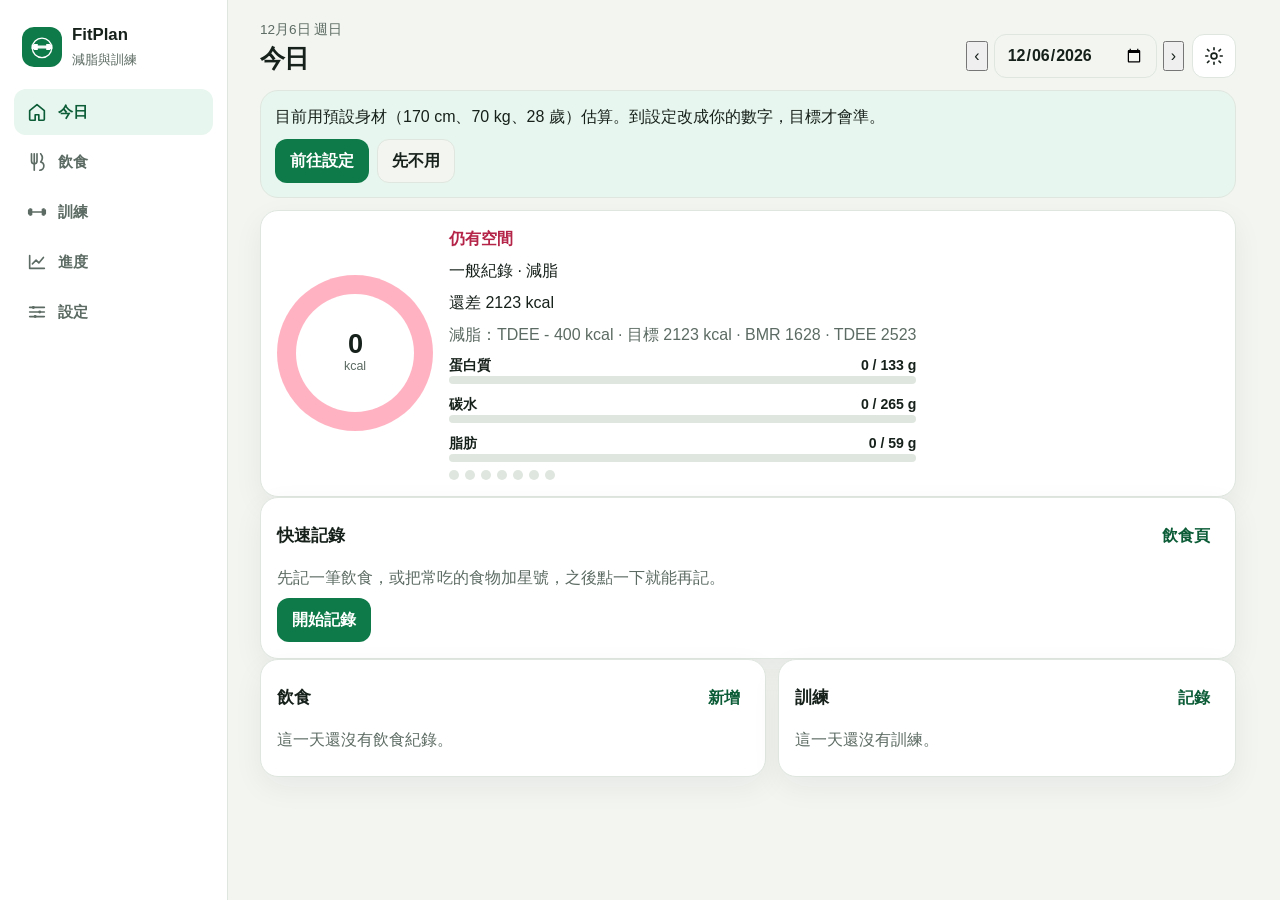
==== commit ca3a7416: "Add four selectable color palettes Keep light, dark, and system mode, and store the palette on the e" ====
--- a/index.html
+++ b/index.html
@@ -13,13 +13,16 @@
     <link rel="manifest" href="manifest.webmanifest" />
     <link rel="icon" href="assets/icons/icon.svg" />
     <link rel="apple-touch-icon" href="assets/icons/icon-192.png" />
-    <link rel="stylesheet" href="styles.css?v=20261113-redesign" />
+    <link rel="stylesheet" href="styles.css?v=20261113-palettes" />
     <script>
       try {
         const saved = JSON.parse(localStorage.getItem("fitplan-state-v1") || "{}");
+        const palettes = ["forest", "indigo", "crimson", "lime"];
         document.documentElement.dataset.theme = saved.theme || "system";
+        document.documentElement.dataset.palette = palettes.includes(saved.palette) ? saved.palette : "forest";
       } catch (error) {
         document.documentElement.dataset.theme = "system";
+        document.documentElement.dataset.palette = "forest";
       }
     </script>
   </head>
@@ -389,10 +392,31 @@
                 <div class="section-head">
                   <h2>外觀</h2>
                 </div>
-                <div class="segmented" role="radiogroup" aria-label="外觀">
-                  <button type="button" data-theme-value="system">跟隨系統</button>
-                  <button type="button" data-theme-value="light">淺色</button>
-                  <button type="button" data-theme-value="dark">深色</button>
+                <div class="stack">
+                  <div class="segmented" role="group" aria-label="明暗">
+                    <button type="button" data-theme-value="system" aria-pressed="false">跟隨系統</button>
+                    <button type="button" data-theme-value="light" aria-pressed="false">淺色</button>
+                    <button type="button" data-theme-value="dark" aria-pressed="false">深色</button>
+                  </div>
+                  <p class="subhead">配色</p>
+                  <div class="palette-picker" role="group" aria-label="配色">
+                    <button type="button" data-palette-value="forest" aria-pressed="false">
+                      <span class="palette-swatch" aria-hidden="true"><i></i><i></i></span>
+                      <span>森林珊瑚</span>
+                    </button>
+                    <button type="button" data-palette-value="indigo" aria-pressed="false">
+                      <span class="palette-swatch" aria-hidden="true"><i></i><i></i></span>
+                      <span>靛藍琥珀</span>
+                    </button>
+                    <button type="button" data-palette-value="crimson" aria-pressed="false">
+                      <span class="palette-swatch" aria-hidden="true"><i></i><i></i></span>
+                      <span>緋紅青碧</span>
+                    </button>
+                    <button type="button" data-palette-value="lime" aria-pressed="false">
+                      <span class="palette-swatch" aria-hidden="true"><i></i><i></i></span>
+                      <span>墨藍萊姆</span>
+                    </button>
+                  </div>
                 </div>
               </section>
 
@@ -472,10 +496,10 @@
       </form>
     </dialog>
 
-    <script src="food-basis.js?v=20261113-redesign"></script>
-    <script src="supabase-config.js?v=20261113-redesign"></script>
-    <script src="supabase-foods.js?v=20261113-redesign"></script>
-    <script src="fitplan-core.js?v=20261113-redesign"></script>
-    <script src="app.js?v=20261113-redesign"></script>
+    <script src="food-basis.js?v=20261113-palettes"></script>
+    <script src="supabase-config.js?v=20261113-palettes"></script>
+    <script src="supabase-foods.js?v=20261113-palettes"></script>
+    <script src="fitplan-core.js?v=20261113-palettes"></script>
+    <script src="app.js?v=20261113-palettes"></script>
   </body>
 </html>
--- a/styles.css
+++ b/styles.css
@@ -9,6 +9,8 @@
   --accent-strong: #0b5c37;
   --accent-soft: #e7f6ee;
   --accent-ink: #ffffff;
+  --pair: #b42348;
+  --pair-soft: #ffb3c2;
   --protein: #2463a8;
   --carbs: #b86a09;
   --fat: #c4475d;
@@ -18,6 +20,66 @@
   --radius: 18px;
   --nav-h: calc(68px + env(safe-area-inset-bottom));
   --font: "PingFang TC", "Noto Sans TC", "Microsoft JhengHei", "Segoe UI", sans-serif;
+}
+
+html[data-palette="indigo"] {
+  --bg: #f3f1fb;
+  --bg-elev: #ffffff;
+  --ink: #1a1633;
+  --muted: #5c5672;
+  --line: #ddd8ec;
+  --accent: #4338ca;
+  --accent-strong: #312e81;
+  --accent-soft: #ebe7ff;
+  --accent-ink: #ffffff;
+  --pair: #946208;
+  --pair-soft: #e8b423;
+  --protein: #1d4ed8;
+  --carbs: #b45309;
+  --fat: #be185d;
+  --warn: #b45309;
+  --danger: #b42318;
+  --shadow: 0 10px 30px rgba(26, 22, 51, 0.06);
+}
+
+html[data-palette="crimson"] {
+  --bg: #fbf3f4;
+  --bg-elev: #ffffff;
+  --ink: #241316;
+  --muted: #6b5256;
+  --line: #eadcdf;
+  --accent: #be123c;
+  --accent-strong: #9f1239;
+  --accent-soft: #ffe4ea;
+  --accent-ink: #ffffff;
+  --pair: #0f766e;
+  --pair-soft: #5dcec0;
+  --protein: #1d4ed8;
+  --carbs: #b45309;
+  --fat: #a16207;
+  --warn: #b45309;
+  --danger: #b42318;
+  --shadow: 0 10px 30px rgba(36, 19, 22, 0.06);
+}
+
+html[data-palette="lime"] {
+  --bg: #f2f4f8;
+  --bg-elev: #ffffff;
+  --ink: #121826;
+  --muted: #515a6c;
+  --line: #d9dee8;
+  --accent: #1d4ed8;
+  --accent-strong: #1e3a8a;
+  --accent-soft: #e4eaff;
+  --accent-ink: #ffffff;
+  --pair: #4a780e;
+  --pair-soft: #9bc53d;
+  --protein: #1d4ed8;
+  --carbs: #b45309;
+  --fat: #be185d;
+  --warn: #b45309;
+  --danger: #b42318;
+  --shadow: 0 10px 30px rgba(18, 24, 38, 0.06);
 }
 
 html[data-theme="dark"] {
@@ -31,11 +93,73 @@
   --accent-strong: #b6f5d2;
   --accent-soft: #173528;
   --accent-ink: #062214;
+  --pair: #ffb3c2;
+  --pair-soft: #6a3846;
   --protein: #9dc2ff;
   --carbs: #f0c27a;
   --fat: #ff9aaa;
   --warn: #f5c16c;
   --danger: #ff9b94;
+  --shadow: 0 0 0 transparent;
+}
+
+html[data-theme="dark"][data-palette="indigo"] {
+  --bg: #0e0c18;
+  --bg-elev: #1c1830;
+  --ink: #f4f1ff;
+  --muted: #c9c2de;
+  --line: #383354;
+  --accent: #6456f0;
+  --accent-strong: #e4deff;
+  --accent-soft: #2e2858;
+  --accent-ink: #ffffff;
+  --pair: #ffd36a;
+  --pair-soft: #ffd36a;
+  --protein: #a9c7ff;
+  --carbs: #ffcc80;
+  --fat: #ff9ab8;
+  --warn: #ffcc80;
+  --danger: #ffb0a8;
+  --shadow: 0 0 0 transparent;
+}
+
+html[data-theme="dark"][data-palette="crimson"] {
+  --bg: #160d10;
+  --bg-elev: #2a1820;
+  --ink: #fff1f4;
+  --muted: #dcc0c6;
+  --line: #4a3038;
+  --accent: #d61f4e;
+  --accent-strong: #ffd5e0;
+  --accent-soft: #4c2432;
+  --accent-ink: #ffffff;
+  --pair: #7ef0d2;
+  --pair-soft: #7ef0d2;
+  --protein: #a9c7ff;
+  --carbs: #ffcc80;
+  --fat: #f0c27a;
+  --warn: #ffcc80;
+  --danger: #ffb4ac;
+  --shadow: 0 0 0 transparent;
+}
+
+html[data-theme="dark"][data-palette="lime"] {
+  --bg: #0c1018;
+  --bg-elev: #171d2b;
+  --ink: #eef2fb;
+  --muted: #c5cddd;
+  --line: #313a4d;
+  --accent: #2f5bff;
+  --accent-strong: #d6e4ff;
+  --accent-soft: #243056;
+  --accent-ink: #ffffff;
+  --pair: #d9f99d;
+  --pair-soft: #d9f99d;
+  --protein: #9ec5ff;
+  --carbs: #ffcc80;
+  --fat: #ff9ab8;
+  --warn: #ffcc80;
+  --danger: #ffb4ac;
   --shadow: 0 0 0 transparent;
 }
 
@@ -51,11 +175,73 @@
     --accent-strong: #b6f5d2;
     --accent-soft: #173528;
     --accent-ink: #062214;
+    --pair: #ffb3c2;
+    --pair-soft: #6a3846;
     --protein: #9dc2ff;
     --carbs: #f0c27a;
     --fat: #ff9aaa;
     --warn: #f5c16c;
     --danger: #ff9b94;
+    --shadow: 0 0 0 transparent;
+  }
+
+  html[data-theme="system"][data-palette="indigo"] {
+    --bg: #0e0c18;
+    --bg-elev: #1c1830;
+    --ink: #f4f1ff;
+    --muted: #c9c2de;
+    --line: #383354;
+    --accent: #6456f0;
+    --accent-strong: #e4deff;
+    --accent-soft: #2e2858;
+    --accent-ink: #ffffff;
+    --pair: #ffd36a;
+    --pair-soft: #ffd36a;
+    --protein: #a9c7ff;
+    --carbs: #ffcc80;
+    --fat: #ff9ab8;
+    --warn: #ffcc80;
+    --danger: #ffb0a8;
+    --shadow: 0 0 0 transparent;
+  }
+
+  html[data-theme="system"][data-palette="crimson"] {
+    --bg: #160d10;
+    --bg-elev: #2a1820;
+    --ink: #fff1f4;
+    --muted: #dcc0c6;
+    --line: #4a3038;
+    --accent: #d61f4e;
+    --accent-strong: #ffd5e0;
+    --accent-soft: #4c2432;
+    --accent-ink: #ffffff;
+    --pair: #7ef0d2;
+    --pair-soft: #7ef0d2;
+    --protein: #a9c7ff;
+    --carbs: #ffcc80;
+    --fat: #f0c27a;
+    --warn: #ffcc80;
+    --danger: #ffb4ac;
+    --shadow: 0 0 0 transparent;
+  }
+
+  html[data-theme="system"][data-palette="lime"] {
+    --bg: #0c1018;
+    --bg-elev: #171d2b;
+    --ink: #eef2fb;
+    --muted: #c5cddd;
+    --line: #313a4d;
+    --accent: #2f5bff;
+    --accent-strong: #d6e4ff;
+    --accent-soft: #243056;
+    --accent-ink: #ffffff;
+    --pair: #d9f99d;
+    --pair-soft: #d9f99d;
+    --protein: #9ec5ff;
+    --carbs: #ffcc80;
+    --fat: #ff9ab8;
+    --warn: #ffcc80;
+    --danger: #ffb4ac;
     --shadow: 0 0 0 transparent;
   }
 }
@@ -227,6 +413,42 @@
   color: var(--accent-strong);
   box-shadow: var(--shadow);
 }
+.palette-picker { display: grid; grid-template-columns: 1fr 1fr; gap: 8px; }
+.palette-picker button {
+  display: flex;
+  align-items: center;
+  gap: 10px;
+  min-height: 52px;
+  padding: 8px 10px;
+  border: 2px solid var(--line);
+  border-radius: 14px;
+  background: var(--bg);
+  color: var(--ink);
+  font-weight: 800;
+  text-align: left;
+}
+.palette-picker button.is-active {
+  border-color: var(--accent);
+  background: var(--accent-soft);
+  color: var(--accent-strong);
+}
+.palette-swatch {
+  display: flex;
+  flex: none;
+  width: 36px;
+  height: 36px;
+  overflow: hidden;
+  border-radius: 10px;
+}
+.palette-swatch i { flex: 1; display: block; }
+.palette-picker button[data-palette-value="forest"] .palette-swatch i:first-child { background: #0f7a49; }
+.palette-picker button[data-palette-value="forest"] .palette-swatch i:last-child { background: #b42348; }
+.palette-picker button[data-palette-value="indigo"] .palette-swatch i:first-child { background: #4338ca; }
+.palette-picker button[data-palette-value="indigo"] .palette-swatch i:last-child { background: #946208; }
+.palette-picker button[data-palette-value="crimson"] .palette-swatch i:first-child { background: #be123c; }
+.palette-picker button[data-palette-value="crimson"] .palette-swatch i:last-child { background: #0f766e; }
+.palette-picker button[data-palette-value="lime"] .palette-swatch i:first-child { background: #1d4ed8; }
+.palette-picker button[data-palette-value="lime"] .palette-swatch i:last-child { background: #4a780e; }
 .choice-grid { display: grid; gap: 8px; }
 .choice { display: grid; gap: 4px; padding: 12px; text-align: left; background: var(--bg); }
 .choice span, .choice small { color: var(--muted); font-weight: 500; }
@@ -254,9 +476,9 @@
   display: grid;
   place-items: center;
   border-radius: 50%;
-  background: conic-gradient(var(--accent) calc(var(--progress) * 1%), var(--line) 0);
-}
-.ring.is-over { background: conic-gradient(var(--warn) calc(var(--progress) * 1%), var(--line) 0); }
+  background: conic-gradient(var(--accent) calc(var(--progress) * 1%), var(--pair-soft) 0);
+}
+.ring.is-over { background: conic-gradient(var(--warn) calc(var(--progress) * 1%), var(--pair-soft) 0); }
 .ring-hole {
   width: 118px;
   height: 118px;
@@ -271,7 +493,7 @@
 .ring strong { font-size: 1.7rem; line-height: 1; }
 .ring span, .metric-row span, .metric-row small, .stat-grid span { color: var(--muted); font-size: 0.78rem; }
 .hero-copy { display: grid; gap: 8px; align-content: center; }
-.status { font-weight: 800; color: var(--accent-strong); }
+.status { font-weight: 800; color: var(--pair); }
 .status.is-over { color: var(--warn); }
 .macro-list { display: grid; gap: 10px; }
 .macro-row span { display: flex; justify-content: space-between; gap: 8px; font-size: 0.88rem; font-weight: 700; }
@@ -299,7 +521,7 @@
 .food-main span, .log-main span, .history-row span { display: block; overflow-wrap: break-word; }
 .stat-grid small { display: block; color: var(--muted); font-size: 0.75rem; }
 .stat-grid article { min-width: 0; }
-.week-dots i.is-on { background: var(--accent); }
+.week-dots i.is-on { background: var(--pair); }
 .week-bars { display: grid; grid-template-columns: repeat(7, 1fr); gap: 8px; height: 148px; margin-top: 14px; align-items: end; }
 .week-col { display: flex; flex-direction: column; justify-content: flex-end; align-items: center; gap: 6px; min-width: 0; height: 100%; }
 .week-track { display: flex; flex: 1; align-items: flex-end; width: 100%; max-width: 28px; }
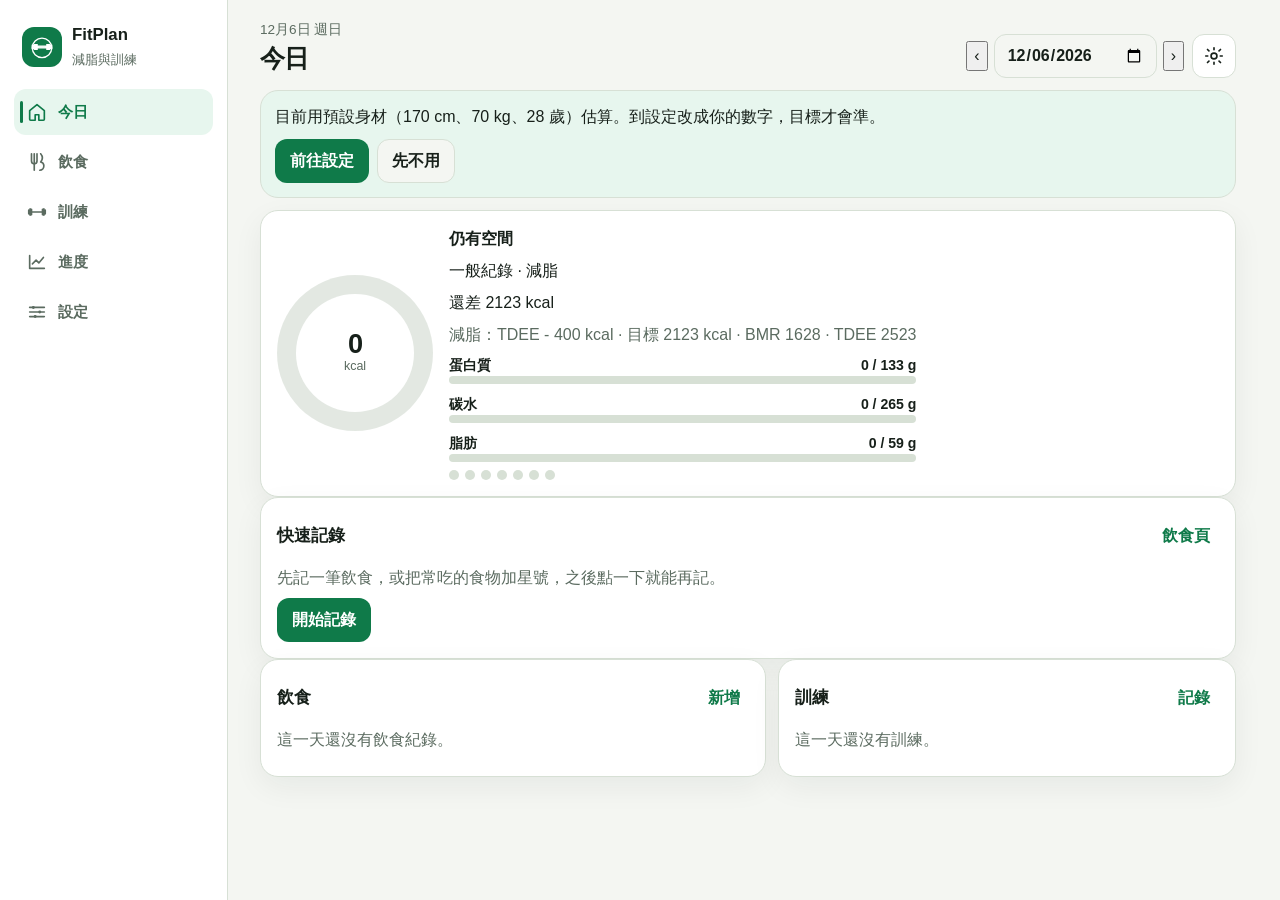
==== commit 4d5d7363: "Retune palette contrast and the calorie ring Use the specified forest colors, keep the remaining rin" ====
--- a/index.html
+++ b/index.html
@@ -3,7 +3,7 @@
   <head>
     <meta charset="UTF-8" />
     <meta name="viewport" content="width=device-width, initial-scale=1, viewport-fit=cover" />
-    <meta name="theme-color" content="#f3f5f1" />
+    <meta name="theme-color" content="#f4f6f2" />
     <meta name="description" content="FitPlan 減脂飲食與重量訓練紀錄。估算 TDEE、追蹤熱量營養素、記錄組數，資料留在這台裝置。" />
     <meta name="apple-mobile-web-app-capable" content="yes" />
     <meta name="mobile-web-app-capable" content="yes" />
@@ -13,7 +13,7 @@
     <link rel="manifest" href="manifest.webmanifest" />
     <link rel="icon" href="assets/icons/icon.svg" />
     <link rel="apple-touch-icon" href="assets/icons/icon-192.png" />
-    <link rel="stylesheet" href="styles.css?v=20261113-palettes" />
+    <link rel="stylesheet" href="styles.css?v=20261113-palette2" />
     <script>
       try {
         const saved = JSON.parse(localStorage.getItem("fitplan-state-v1") || "{}");
@@ -496,10 +496,10 @@
       </form>
     </dialog>
 
-    <script src="food-basis.js?v=20261113-palettes"></script>
-    <script src="supabase-config.js?v=20261113-palettes"></script>
-    <script src="supabase-foods.js?v=20261113-palettes"></script>
-    <script src="fitplan-core.js?v=20261113-palettes"></script>
-    <script src="app.js?v=20261113-palettes"></script>
+    <script src="food-basis.js?v=20261113-palette2"></script>
+    <script src="supabase-config.js?v=20261113-palette2"></script>
+    <script src="supabase-foods.js?v=20261113-palette2"></script>
+    <script src="fitplan-core.js?v=20261113-palette2"></script>
+    <script src="app.js?v=20261113-palette2"></script>
   </body>
 </html>
--- a/styles.css
+++ b/styles.css
@@ -1,22 +1,22 @@
 :root {
   color-scheme: light;
-  --bg: #f3f5f1;
+  --bg: #f4f6f2;
   --bg-elev: #ffffff;
-  --ink: #17211b;
-  --muted: #5c6b63;
-  --line: #dfe6df;
+  --ink: #17201a;
+  --muted: #5b6b60;
+  --line: #d7e0d5;
   --accent: #0f7a49;
-  --accent-strong: #0b5c37;
+  --accent-strong: #0f7a49;
   --accent-soft: #e7f6ee;
   --accent-ink: #ffffff;
-  --pair: #b42348;
-  --pair-soft: #ffb3c2;
+  --track: #e3e8e2;
+  --warn: #c2410c;
+  --warn-ink: #ffffff;
   --protein: #2463a8;
   --carbs: #b86a09;
   --fat: #c4475d;
-  --warn: #b45309;
   --danger: #b42318;
-  --shadow: 0 10px 30px rgba(23, 33, 27, 0.06);
+  --shadow: 0 10px 30px rgba(23, 32, 26, 0.06);
   --radius: 18px;
   --nav-h: calc(68px + env(safe-area-inset-bottom));
   --font: "PingFang TC", "Noto Sans TC", "Microsoft JhengHei", "Segoe UI", sans-serif;
@@ -29,15 +29,15 @@
   --muted: #5c5672;
   --line: #ddd8ec;
   --accent: #4338ca;
-  --accent-strong: #312e81;
+  --accent-strong: #4338ca;
   --accent-soft: #ebe7ff;
   --accent-ink: #ffffff;
-  --pair: #946208;
-  --pair-soft: #e8b423;
+  --track: #e4e1ec;
+  --warn: #946208;
+  --warn-ink: #ffffff;
   --protein: #1d4ed8;
   --carbs: #b45309;
   --fat: #be185d;
-  --warn: #b45309;
   --danger: #b42318;
   --shadow: 0 10px 30px rgba(26, 22, 51, 0.06);
 }
@@ -49,15 +49,15 @@
   --muted: #6b5256;
   --line: #eadcdf;
   --accent: #be123c;
-  --accent-strong: #9f1239;
+  --accent-strong: #be123c;
   --accent-soft: #ffe4ea;
   --accent-ink: #ffffff;
-  --pair: #0f766e;
-  --pair-soft: #5dcec0;
+  --track: #eadfe2;
+  --warn: #0f766e;
+  --warn-ink: #ffffff;
   --protein: #1d4ed8;
   --carbs: #b45309;
   --fat: #a16207;
-  --warn: #b45309;
   --danger: #b42318;
   --shadow: 0 10px 30px rgba(36, 19, 22, 0.06);
 }
@@ -69,15 +69,15 @@
   --muted: #515a6c;
   --line: #d9dee8;
   --accent: #1d4ed8;
-  --accent-strong: #1e3a8a;
+  --accent-strong: #1d4ed8;
   --accent-soft: #e4eaff;
   --accent-ink: #ffffff;
-  --pair: #4a780e;
-  --pair-soft: #9bc53d;
+  --track: #e1e6ee;
+  --warn: #4a780e;
+  --warn-ink: #ffffff;
   --protein: #1d4ed8;
   --carbs: #b45309;
   --fat: #be185d;
-  --warn: #b45309;
   --danger: #b42318;
   --shadow: 0 10px 30px rgba(18, 24, 38, 0.06);
 }
@@ -85,20 +85,20 @@
 html[data-theme="dark"] {
   color-scheme: dark;
   --bg: #101512;
-  --bg-elev: #1b221d;
-  --ink: #edf3ee;
-  --muted: #a9b8ae;
-  --line: #314038;
+  --bg-elev: #18201b;
+  --ink: #e6ece7;
+  --muted: #9aa89e;
+  --line: #2c3831;
   --accent: #3dce84;
-  --accent-strong: #b6f5d2;
+  --accent-strong: #3dce84;
   --accent-soft: #173528;
-  --accent-ink: #062214;
-  --pair: #ffb3c2;
-  --pair-soft: #6a3846;
+  --accent-ink: #08130d;
+  --track: #26302a;
+  --warn: #ff8a7a;
+  --warn-ink: #2a0d0a;
   --protein: #9dc2ff;
   --carbs: #f0c27a;
   --fat: #ff9aaa;
-  --warn: #f5c16c;
   --danger: #ff9b94;
   --shadow: 0 0 0 transparent;
 }
@@ -109,16 +109,16 @@
   --ink: #f4f1ff;
   --muted: #c9c2de;
   --line: #383354;
-  --accent: #6456f0;
-  --accent-strong: #e4deff;
-  --accent-soft: #2e2858;
-  --accent-ink: #ffffff;
-  --pair: #ffd36a;
-  --pair-soft: #ffd36a;
+  --accent: #8b80ff;
+  --accent-strong: #8b80ff;
+  --accent-soft: #201a42;
+  --accent-ink: #1a1040;
+  --track: #2e2a46;
+  --warn: #ffd36a;
+  --warn-ink: #2a1c04;
   --protein: #a9c7ff;
   --carbs: #ffcc80;
   --fat: #ff9ab8;
-  --warn: #ffcc80;
   --danger: #ffb0a8;
   --shadow: 0 0 0 transparent;
 }
@@ -129,16 +129,16 @@
   --ink: #fff1f4;
   --muted: #dcc0c6;
   --line: #4a3038;
-  --accent: #d61f4e;
-  --accent-strong: #ffd5e0;
-  --accent-soft: #4c2432;
-  --accent-ink: #ffffff;
-  --pair: #7ef0d2;
-  --pair-soft: #7ef0d2;
+  --accent: #ff7a96;
+  --accent-strong: #ff7a96;
+  --accent-soft: #4a2230;
+  --accent-ink: #3f0614;
+  --track: #3e2832;
+  --warn: #7ef0d2;
+  --warn-ink: #06241e;
   --protein: #a9c7ff;
   --carbs: #ffcc80;
   --fat: #f0c27a;
-  --warn: #ffcc80;
   --danger: #ffb4ac;
   --shadow: 0 0 0 transparent;
 }
@@ -149,16 +149,16 @@
   --ink: #eef2fb;
   --muted: #c5cddd;
   --line: #313a4d;
-  --accent: #2f5bff;
-  --accent-strong: #d6e4ff;
+  --accent: #7aa2ff;
+  --accent-strong: #7aa2ff;
   --accent-soft: #243056;
-  --accent-ink: #ffffff;
-  --pair: #d9f99d;
-  --pair-soft: #d9f99d;
+  --accent-ink: #0c1733;
+  --track: #2a3346;
+  --warn: #d9f99d;
+  --warn-ink: #1a2804;
   --protein: #9ec5ff;
   --carbs: #ffcc80;
   --fat: #ff9ab8;
-  --warn: #ffcc80;
   --danger: #ffb4ac;
   --shadow: 0 0 0 transparent;
 }
@@ -167,20 +167,20 @@
   html[data-theme="system"] {
     color-scheme: dark;
     --bg: #101512;
-    --bg-elev: #1b221d;
-    --ink: #edf3ee;
-    --muted: #a9b8ae;
-    --line: #314038;
+    --bg-elev: #18201b;
+    --ink: #e6ece7;
+    --muted: #9aa89e;
+    --line: #2c3831;
     --accent: #3dce84;
-    --accent-strong: #b6f5d2;
+    --accent-strong: #3dce84;
     --accent-soft: #173528;
-    --accent-ink: #062214;
-    --pair: #ffb3c2;
-    --pair-soft: #6a3846;
+    --accent-ink: #08130d;
+    --track: #26302a;
+    --warn: #ff8a7a;
+    --warn-ink: #2a0d0a;
     --protein: #9dc2ff;
     --carbs: #f0c27a;
     --fat: #ff9aaa;
-    --warn: #f5c16c;
     --danger: #ff9b94;
     --shadow: 0 0 0 transparent;
   }
@@ -191,16 +191,16 @@
     --ink: #f4f1ff;
     --muted: #c9c2de;
     --line: #383354;
-    --accent: #6456f0;
-    --accent-strong: #e4deff;
-    --accent-soft: #2e2858;
-    --accent-ink: #ffffff;
-    --pair: #ffd36a;
-    --pair-soft: #ffd36a;
+    --accent: #8b80ff;
+    --accent-strong: #8b80ff;
+    --accent-soft: #201a42;
+    --accent-ink: #1a1040;
+    --track: #2e2a46;
+    --warn: #ffd36a;
+    --warn-ink: #2a1c04;
     --protein: #a9c7ff;
     --carbs: #ffcc80;
     --fat: #ff9ab8;
-    --warn: #ffcc80;
     --danger: #ffb0a8;
     --shadow: 0 0 0 transparent;
   }
@@ -211,16 +211,16 @@
     --ink: #fff1f4;
     --muted: #dcc0c6;
     --line: #4a3038;
-    --accent: #d61f4e;
-    --accent-strong: #ffd5e0;
-    --accent-soft: #4c2432;
-    --accent-ink: #ffffff;
-    --pair: #7ef0d2;
-    --pair-soft: #7ef0d2;
+    --accent: #ff7a96;
+    --accent-strong: #ff7a96;
+    --accent-soft: #4a2230;
+    --accent-ink: #3f0614;
+    --track: #3e2832;
+    --warn: #7ef0d2;
+    --warn-ink: #06241e;
     --protein: #a9c7ff;
     --carbs: #ffcc80;
     --fat: #f0c27a;
-    --warn: #ffcc80;
     --danger: #ffb4ac;
     --shadow: 0 0 0 transparent;
   }
@@ -231,16 +231,16 @@
     --ink: #eef2fb;
     --muted: #c5cddd;
     --line: #313a4d;
-    --accent: #2f5bff;
-    --accent-strong: #d6e4ff;
+    --accent: #7aa2ff;
+    --accent-strong: #7aa2ff;
     --accent-soft: #243056;
-    --accent-ink: #ffffff;
-    --pair: #d9f99d;
-    --pair-soft: #d9f99d;
+    --accent-ink: #0c1733;
+    --track: #2a3346;
+    --warn: #d9f99d;
+    --warn-ink: #1a2804;
     --protein: #9ec5ff;
     --carbs: #ffcc80;
     --fat: #ff9ab8;
-    --warn: #ffcc80;
     --danger: #ffb4ac;
     --shadow: 0 0 0 transparent;
   }
@@ -303,6 +303,7 @@
 .tabbar .brand { display: none; }
 .tabbar nav { display: grid; grid-template-columns: repeat(5, 1fr); gap: 4px; }
 .tabbar button {
+  position: relative;
   display: flex;
   flex-direction: column;
   align-items: center;
@@ -316,7 +317,17 @@
   font-weight: 700;
 }
 .tabbar button svg { width: 22px; height: 22px; fill: none; stroke: currentColor; stroke-width: 1.8; stroke-linecap: round; stroke-linejoin: round; }
-.tabbar button.is-active { color: var(--accent-strong); background: var(--accent-soft); }
+.tabbar button.is-active { color: var(--accent); background: var(--accent-soft); }
+.tabbar button.is-active::after {
+  content: "";
+  position: absolute;
+  left: 24%;
+  right: 24%;
+  bottom: 4px;
+  height: 3px;
+  border-radius: 999px;
+  background: var(--accent);
+}
 .brand { display: flex; gap: 10px; align-items: center; }
 .brand strong { display: block; font-size: 1.05rem; }
 .brand small { color: var(--muted); }
@@ -442,7 +453,7 @@
 }
 .palette-swatch i { flex: 1; display: block; }
 .palette-picker button[data-palette-value="forest"] .palette-swatch i:first-child { background: #0f7a49; }
-.palette-picker button[data-palette-value="forest"] .palette-swatch i:last-child { background: #b42348; }
+.palette-picker button[data-palette-value="forest"] .palette-swatch i:last-child { background: #c2410c; }
 .palette-picker button[data-palette-value="indigo"] .palette-swatch i:first-child { background: #4338ca; }
 .palette-picker button[data-palette-value="indigo"] .palette-swatch i:last-child { background: #946208; }
 .palette-picker button[data-palette-value="crimson"] .palette-swatch i:first-child { background: #be123c; }
@@ -476,9 +487,9 @@
   display: grid;
   place-items: center;
   border-radius: 50%;
-  background: conic-gradient(var(--accent) calc(var(--progress) * 1%), var(--pair-soft) 0);
-}
-.ring.is-over { background: conic-gradient(var(--warn) calc(var(--progress) * 1%), var(--pair-soft) 0); }
+  background: conic-gradient(var(--accent) calc(var(--progress) * 1%), var(--track) 0);
+}
+.ring.is-over { background: conic-gradient(var(--warn) calc(var(--progress) * 1%), var(--track) 0); }
 .ring-hole {
   width: 118px;
   height: 118px;
@@ -493,8 +504,14 @@
 .ring strong { font-size: 1.7rem; line-height: 1; }
 .ring span, .metric-row span, .metric-row small, .stat-grid span { color: var(--muted); font-size: 0.78rem; }
 .hero-copy { display: grid; gap: 8px; align-content: center; }
-.status { font-weight: 800; color: var(--pair); }
-.status.is-over { color: var(--warn); }
+.status { font-weight: 800; color: var(--ink); }
+.status.is-over {
+  justify-self: stretch;
+  padding: 6px 12px;
+  border-radius: 10px;
+  background: var(--warn);
+  color: var(--warn-ink);
+}
 .macro-list { display: grid; gap: 10px; }
 .macro-row span { display: flex; justify-content: space-between; gap: 8px; font-size: 0.88rem; font-weight: 700; }
 .bar { height: 8px; overflow: hidden; border-radius: 999px; background: var(--line); }
@@ -521,7 +538,7 @@
 .food-main span, .log-main span, .history-row span { display: block; overflow-wrap: break-word; }
 .stat-grid small { display: block; color: var(--muted); font-size: 0.75rem; }
 .stat-grid article { min-width: 0; }
-.week-dots i.is-on { background: var(--pair); }
+.week-dots i.is-on { background: var(--accent); }
 .week-bars { display: grid; grid-template-columns: repeat(7, 1fr); gap: 8px; height: 148px; margin-top: 14px; align-items: end; }
 .week-col { display: flex; flex-direction: column; justify-content: flex-end; align-items: center; gap: 6px; min-width: 0; height: 100%; }
 .week-track { display: flex; flex: 1; align-items: flex-end; width: 100%; max-width: 28px; }
@@ -688,6 +705,7 @@
   .tabbar .brand { display: flex; padding: 0 8px; }
   .tabbar nav { display: flex; flex-direction: column; }
   .tabbar button { flex-direction: row; justify-content: flex-start; gap: 10px; min-height: 46px; padding: 0 12px; font-size: 0.95rem; }
+  .tabbar button.is-active::after { left: 6px; right: auto; top: 12px; bottom: 12px; width: 3px; height: auto; }
   .main-col { padding: 12px 32px 48px; }
   .hero, .split, .diet-layout, .train-layout { grid-template-columns: 1.05fr 0.95fr; align-items: start; }
   .hero { grid-template-columns: auto 1fr; align-items: center; }
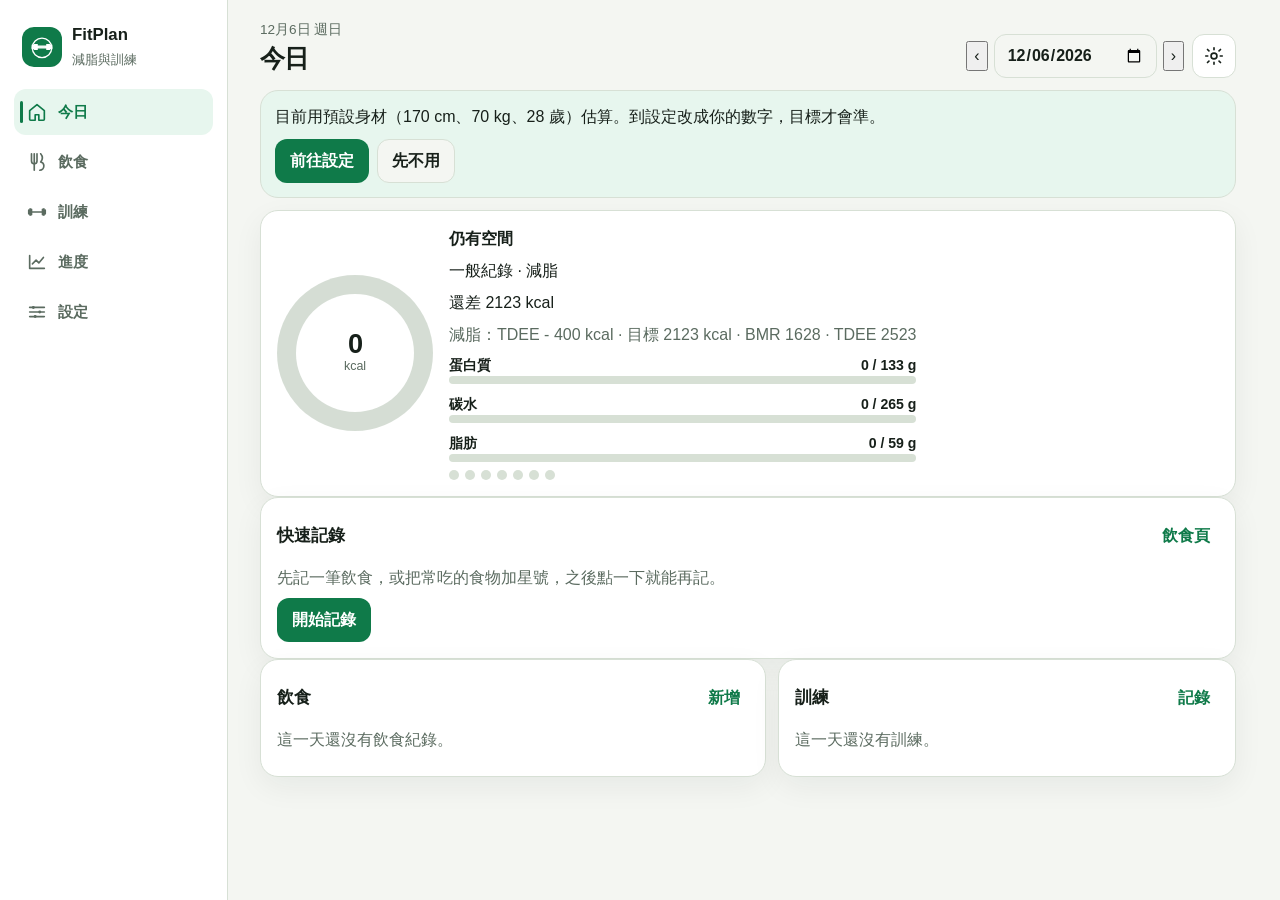
==== commit a162938e: "Strengthen ring tracks so the remaining portion stays visible Use the specified forest tracks and ra" ====
--- a/index.html
+++ b/index.html
@@ -13,7 +13,7 @@
     <link rel="manifest" href="manifest.webmanifest" />
     <link rel="icon" href="assets/icons/icon.svg" />
     <link rel="apple-touch-icon" href="assets/icons/icon-192.png" />
-    <link rel="stylesheet" href="styles.css?v=20261113-palette2" />
+    <link rel="stylesheet" href="styles.css?v=20261113-track" />
     <script>
       try {
         const saved = JSON.parse(localStorage.getItem("fitplan-state-v1") || "{}");
@@ -496,10 +496,10 @@
       </form>
     </dialog>
 
-    <script src="food-basis.js?v=20261113-palette2"></script>
-    <script src="supabase-config.js?v=20261113-palette2"></script>
-    <script src="supabase-foods.js?v=20261113-palette2"></script>
-    <script src="fitplan-core.js?v=20261113-palette2"></script>
-    <script src="app.js?v=20261113-palette2"></script>
+    <script src="food-basis.js?v=20261113-track"></script>
+    <script src="supabase-config.js?v=20261113-track"></script>
+    <script src="supabase-foods.js?v=20261113-track"></script>
+    <script src="fitplan-core.js?v=20261113-track"></script>
+    <script src="app.js?v=20261113-track"></script>
   </body>
 </html>
--- a/styles.css
+++ b/styles.css
@@ -9,7 +9,7 @@
   --accent-strong: #0f7a49;
   --accent-soft: #e7f6ee;
   --accent-ink: #ffffff;
-  --track: #e3e8e2;
+  --track: #d5ddd4;
   --warn: #c2410c;
   --warn-ink: #ffffff;
   --protein: #2463a8;
@@ -32,7 +32,7 @@
   --accent-strong: #4338ca;
   --accent-soft: #ebe7ff;
   --accent-ink: #ffffff;
-  --track: #e4e1ec;
+  --track: #d8d4e6;
   --warn: #946208;
   --warn-ink: #ffffff;
   --protein: #1d4ed8;
@@ -52,7 +52,7 @@
   --accent-strong: #be123c;
   --accent-soft: #ffe4ea;
   --accent-ink: #ffffff;
-  --track: #eadfe2;
+  --track: #e0d2ce;
   --warn: #0f766e;
   --warn-ink: #ffffff;
   --protein: #1d4ed8;
@@ -72,7 +72,7 @@
   --accent-strong: #1d4ed8;
   --accent-soft: #e4eaff;
   --accent-ink: #ffffff;
-  --track: #e1e6ee;
+  --track: #ccd6e0;
   --warn: #4a780e;
   --warn-ink: #ffffff;
   --protein: #1d4ed8;
@@ -93,7 +93,7 @@
   --accent-strong: #3dce84;
   --accent-soft: #173528;
   --accent-ink: #08130d;
-  --track: #26302a;
+  --track: #2c3830;
   --warn: #ff8a7a;
   --warn-ink: #2a0d0a;
   --protein: #9dc2ff;
@@ -113,7 +113,7 @@
   --accent-strong: #8b80ff;
   --accent-soft: #201a42;
   --accent-ink: #1a1040;
-  --track: #2e2a46;
+  --track: #3a3452;
   --warn: #ffd36a;
   --warn-ink: #2a1c04;
   --protein: #a9c7ff;
@@ -133,7 +133,7 @@
   --accent-strong: #ff7a96;
   --accent-soft: #4a2230;
   --accent-ink: #3f0614;
-  --track: #3e2832;
+  --track: #4a3238;
   --warn: #7ef0d2;
   --warn-ink: #06241e;
   --protein: #a9c7ff;
@@ -153,7 +153,7 @@
   --accent-strong: #7aa2ff;
   --accent-soft: #243056;
   --accent-ink: #0c1733;
-  --track: #2a3346;
+  --track: #2e3848;
   --warn: #d9f99d;
   --warn-ink: #1a2804;
   --protein: #9ec5ff;
@@ -175,7 +175,7 @@
     --accent-strong: #3dce84;
     --accent-soft: #173528;
     --accent-ink: #08130d;
-    --track: #26302a;
+    --track: #2c3830;
     --warn: #ff8a7a;
     --warn-ink: #2a0d0a;
     --protein: #9dc2ff;
@@ -195,7 +195,7 @@
     --accent-strong: #8b80ff;
     --accent-soft: #201a42;
     --accent-ink: #1a1040;
-    --track: #2e2a46;
+    --track: #3a3452;
     --warn: #ffd36a;
     --warn-ink: #2a1c04;
     --protein: #a9c7ff;
@@ -215,7 +215,7 @@
     --accent-strong: #ff7a96;
     --accent-soft: #4a2230;
     --accent-ink: #3f0614;
-    --track: #3e2832;
+    --track: #4a3238;
     --warn: #7ef0d2;
     --warn-ink: #06241e;
     --protein: #a9c7ff;
@@ -235,7 +235,7 @@
     --accent-strong: #7aa2ff;
     --accent-soft: #243056;
     --accent-ink: #0c1733;
-    --track: #2a3346;
+    --track: #2e3848;
     --warn: #d9f99d;
     --warn-ink: #1a2804;
     --protein: #9ec5ff;
